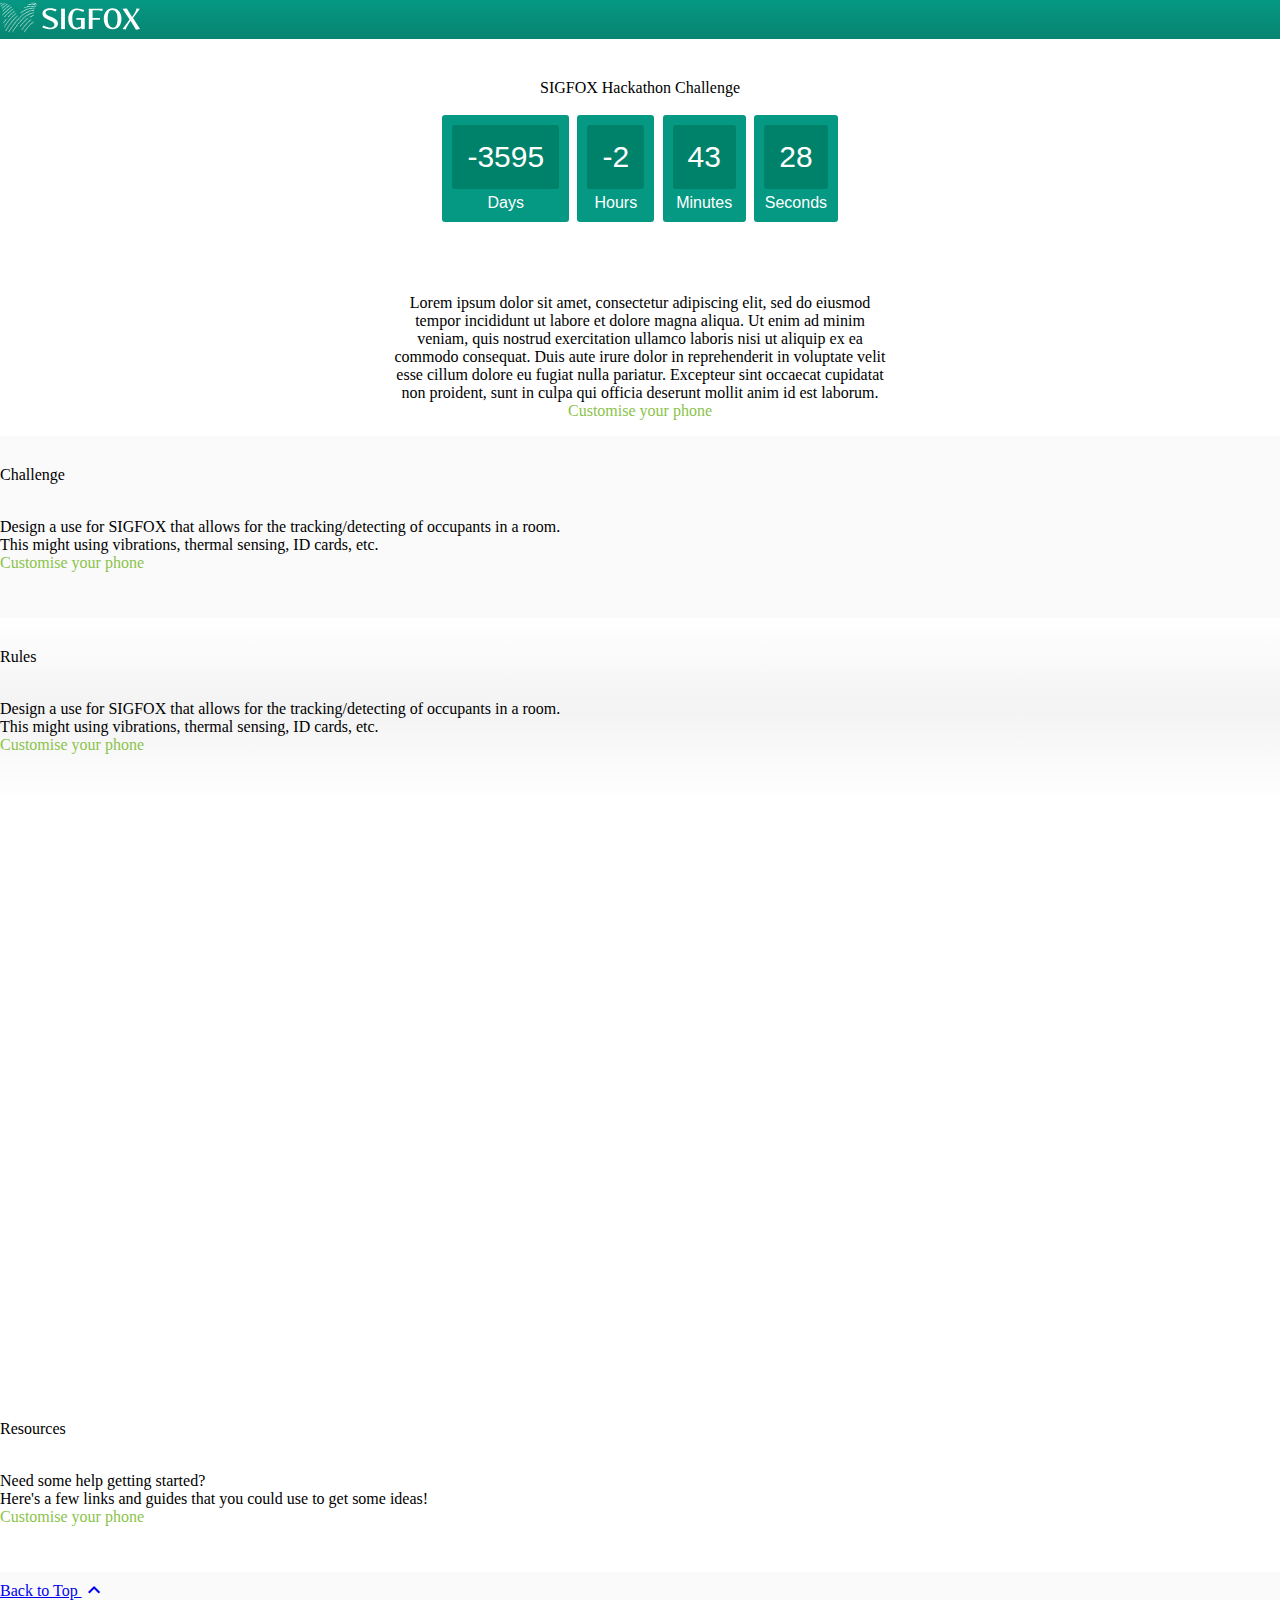
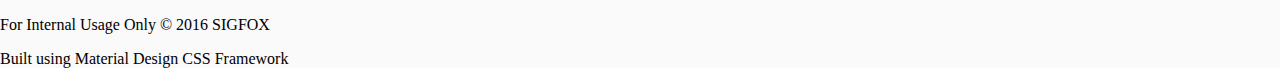
==== index.html @ d1ad0b3d "Prepared Branch for Pages" ====
<!doctype html>
<!--
  Material Design Lite
  Copyright 2015 Google Inc. All rights reserved.

  Licensed under the Apache License, Version 2.0 (the "License");
  you may not use this file except in compliance with the License.
  You may obtain a copy of the License at

      https://www.apache.org/licenses/LICENSE-2.0

  Unless required by applicable law or agreed to in writing, software
  distributed under the License is distributed on an "AS IS" BASIS,
  WITHOUT WARRANTIES OR CONDITIONS OF ANY KIND, either express or implied.
  See the License for the specific language governing permissions and
  limitations under the License
-->

<html lang="en">
  <head>
    <meta charset="utf-8">
    <meta http-equiv="X-UA-Compatible" content="IE=edge">
    <meta name="description" content="Introducing Lollipop, a sweet new take on Android.">
    <meta name="viewport" content="width=device-width, initial-scale=1.0, minimum-scale=1.0">
    <title>Android</title>

    <link rel="stylesheet" href="https://fonts.googleapis.com/css?family=Roboto:regular,bold,italic,thin,light,bolditalic,black,medium&amp;lang=en">
    <link rel="stylesheet" href="https://fonts.googleapis.com/icon?family=Material+Icons">
    <link rel="stylesheet" href="https://code.getmdl.io/1.2.0/material.min.css">
    <link rel="stylesheet" href="styles.css">
    <style>
    #view-source {
      position: fixed;
      display: block;
      right: 0;
      bottom: 0;
      margin-right: 40px;
      margin-bottom: 40px;
      z-index: 900;
    }
    </style>
  </head>
  <body>
    <div class="mdl-layout mdl-js-layout mdl-layout--fixed-header">
      <div class="android-header mdl-layout__header mdl-layout__header--waterfall">
        <div class="mdl-layout__header-row">
          <span class="android-title mdl-layout-title">
            <img class="android-logo-image" src="images/sigfox-logo-white.svg">
          </span>
          <!-- Add spacer, to align navigation to the right in desktop -->
          <div class="android-header-spacer mdl-layout-spacer"></div>
          <!-- Navigation -->

          <span class="android-mobile-title mdl-layout-title">
            <img class="android-logo-image" src="images/sigfox-logo-white.svg">
          </span>
        </div>
      </div>

      <div class="android-customized-section">
        <div class="android-customized-section-text">
          <div class="mdl-typography--font-regular mdl-typography--display-2-color-contrast">SIGFOX Hackathon Challenge</div>
        </div>
        <br />
          <!-- <div class="android-customized-section-image"></div> -->
          <div id="clockdiv">
            <div>
              <span class="days"></span>
              <div class="smalltext">Days</div>
            </div>
            <div>
              <span class="hours"></span>
              <div class="smalltext">Hours</div>
            </div>
            <div>
              <span class="minutes"></span>
              <div class="smalltext">Minutes</div>
            </div>
            <div>
              <span class="seconds"></span>
              <div class="smalltext">Seconds</div>
            </div>
          </div>
          <div class="android-customized-section-text">
            <p class="mdl-typography--font-light">
Lorem ipsum dolor sit amet, consectetur adipiscing elit, sed do eiusmod tempor incididunt ut labore et dolore magna aliqua. Ut enim ad minim veniam, quis nostrud exercitation ullamco laboris nisi ut aliquip ex ea commodo consequat. Duis aute irure dolor in reprehenderit in voluptate velit esse cillum dolore eu fugiat nulla pariatur. Excepteur sint occaecat cupidatat non proident, sunt in culpa qui officia deserunt mollit anim id est laborum.              <br>
              <a href="" class="android-link mdl-typography--font-light">Customise your phone</a>
            </p>
          </div>
        </div>



        <div class="android-screen-section mdl-typography--text-center" style="background-color:#fafafa;">
          <a name="Challenge"></a>
          <div class="mdl-typography--font-light mdl-typography--display-1-color-contrast">Challenge</div>
          <p class="mdl-typography--font-light">
            <br>
            Design a use for SIGFOX that allows for the tracking/detecting of occupants in a room.
            <br>
            This might using vibrations, thermal sensing, ID cards, etc.
            <br>
            <a href="" class="android-link mdl-typography--font-light">Customise your phone</a>
          </p>


        </div>

        <div class="android-screen-section mdl-typography--text-center" style="background: -webkit-linear-gradient(#ffffff, #f3f3f3, #ffffff);">
          <a name="Rules"></a>
          <div class="mdl-typography--font-light mdl-typography--display-1-color-contrast">Rules</div>
          <p class="mdl-typography--font-light">
            <br>
            Design a use for SIGFOX that allows for the tracking/detecting of occupants in a room.
            <br>
            This might using vibrations, thermal sensing, ID cards, etc.
            <br>
            <a href="" class="android-link mdl-typography--font-light">Customise your phone</a>
          </p>
        </div>
        <div class="android-screen-section mdl-typography--text-center">
          <a name="Submission"></a>
          <!-- Change the width and height values to suit you best -->
<div class="typeform-widget" data-url="https://alexbucknall.typeform.com/to/x8ghJc" data-text="Sigfox Hackathon" style="width:100%;height:500px;padding-top: 30px;
;"></div>
<script>(function(){var qs,js,q,s,d=document,gi=d.getElementById,ce=d.createElement,gt=d.getElementsByTagName,id='typef_orm',b='https://s3-eu-west-1.amazonaws.com/share.typeform.com/';if(!gi.call(d,id)){js=ce.call(d,'script');js.id=id;js.src=b+'widget.js';q=gt.call(d,'script')[0];q.parentNode.insertBefore(js,q)}})()</script>
        </div>

        <div class="android-screen-section mdl-typography--text-center" style="background-color:-webkit-linear-gradient(#ffffff , #9e9e9e);">
          <a name="Resources"></a>
          <div class="mdl-typography--font-light mdl-typography--display-1-color-contrast">Resources</div>
          <p class="mdl-typography--font-light">
            <br>
            Need some help getting started?
            <br>
            Here's a few links and guides that you could use to get some ideas!
            <br>
            <a href="" class="android-link mdl-typography--font-light">Customise your phone</a>
          </p>


        </div>


        <footer class="android-footer mdl-mega-footer">
          <div class="mdl-mega-footer--top-section">
            <div class="mdl-mega-footer--right-section">

              <a class="mdl-typography--font-light" href="#top">
                Back to Top
                <i class="material-icons">expand_less</i>
              </a>
            </div>
          </div>

          <div class="mdl-mega-footer--middle-section">
            <p class="mdl-typography--font-light">For Internal Usage Only © 2016 SIGFOX</p>
            <p class="mdl-typography--font-light">Built using Material Design CSS Framework</p>
          </div>


        </footer>
      </div>
    </div>
    <script src="https://code.getmdl.io/1.2.0/material.min.js"></script>
    <script>
    function getTimeRemaining(endtime) {
  var t = Date.parse(endtime) - Date.parse(new Date());
  var seconds = Math.floor((t / 1000) % 60);
  var minutes = Math.floor((t / 1000 / 60) % 60);
  var hours = Math.floor((t / (1000 * 60 * 60)) % 24);
  var days = Math.floor(t / (1000 * 60 * 60 * 24));
  return {
    'total': t,
    'days': days,
    'hours': hours,
    'minutes': minutes,
    'seconds': seconds
  };
}

function initializeClock(id, endtime) {
  var clock = document.getElementById(id);
  var daysSpan = clock.querySelector('.days');
  var hoursSpan = clock.querySelector('.hours');
  var minutesSpan = clock.querySelector('.minutes');
  var secondsSpan = clock.querySelector('.seconds');

  function updateClock() {
    var t = getTimeRemaining(endtime);

    daysSpan.innerHTML = t.days;
    hoursSpan.innerHTML = ('0' + t.hours).slice(-2);
    minutesSpan.innerHTML = ('0' + t.minutes).slice(-2);
    secondsSpan.innerHTML = ('0' + t.seconds).slice(-2);

    if (t.total <= 0) {
      clearInterval(timeinterval);
    }
  }

  updateClock();
  var timeinterval = setInterval(updateClock, 1000);
}

var deadline = 'September 20 2016 16:00:00 GMT+0100';
initializeClock('clockdiv', deadline);

    </script>
  </body>
</html>
---- styles.css ----
/**
 * Copyright 2015 Google Inc. All Rights Reserved.
 *
 * Licensed under the Apache License, Version 2.0 (the "License");
 * you may not use this file except in compliance with the License.
 * You may obtain a copy of the License at
 *
 *      http://www.apache.org/licenses/LICENSE-2.0
 *
 * Unless required by applicable law or agreed to in writing, software
 * distributed under the License is distributed on an "AS IS" BASIS,
 * WITHOUT WARRANTIES OR CONDITIONS OF ANY KIND, either express or implied.
 * See the License for the specific language governing permissions and
 * limitations under the License.
 */

body {
  margin: 0;
}

/* Disable ugly boxes around images in IE10 */
a img{
  border: 0px;
}

h6 {
  color: #B4B4B4;
  

}

::-moz-selection {
  background-color: #6ab344;
  color: #fff;
}

::selection {
  background-color: #6ab344;
  color: #fff;
}



.android-header .mdl-menu__container {
  z-index: 50;
  margin: 0 !important;
}


.mdl-textfield--expandable {
  width: auto;
}

.android-fab {
  position: absolute;
  right: 20%;
  bottom: -26px;
  z-index: 3;
  background: #64ffda !important;
  color: black !important;
}

.android-mobile-title {
  display: none !important;
}


.android-logo-image {
  height: 35px;
  width: 140px;
}


.android-header {
  overflow: visible;
  background: -webkit-linear-gradient(#059882 , #078471);
}

  .android-header .material-icons {
    color: #767777 !important;
  }

  .android-header .mdl-layout__drawer-button {
    background: transparent;
    color: #767777;
  }

  .android-header .mdl-navigation__link {
    color: #757575;
    font-weight: 700;
    font-size: 14px;
  }

  .android-navigation-container {
    /* Simple hack to make the overflow happen to the left instead... */
    direction: rtl;
    -webkit-order: 1;
        -ms-flex-order: 1;
            order: 1;
    width: 500px;
    transition: opacity 0.2s cubic-bezier(0.4, 0, 0.2, 1),
        width 0.2s cubic-bezier(0.4, 0, 0.2, 1);
  }

  .android-navigation {
    /* ... and now make sure the content is actually LTR */
    direction: ltr;
    -webkit-justify-content: flex-end;
        -ms-flex-pack: end;
            justify-content: flex-end;
    width: 800px;
  }

  .android-search-box.is-focused + .android-navigation-container {
    opacity: 0;
    width: 100px;
  }


  .android-navigation .mdl-navigation__link {
    display: inline-block;
    height: 60px;
    line-height: 68px;
    background-color: transparent !important;
    border-bottom: 4px solid transparent;
  }

  .demo-card-square.mdl-card {
  width: 320px;
  height: 320px;
}
.demo-card-square > .mdl-card__title {
  color: #fff;
  background:
    url('../assets/demos/dog.png') bottom right 15% no-repeat #46B6AC;
}

    .android-navigation .mdl-navigation__link:hover {
      border-bottom: 4px solid #8bc34a;
    }

  .android-search-box {
    -webkit-order: 2;
        -ms-flex-order: 2;
            order: 2;
    margin-left: 16px;
    margin-right: 16px;
  }

  .android-more-button {
    -webkit-order: 3;
        -ms-flex-order: 3;
            order: 3;
  }


.android-drawer {
  border-right: none;
}

  .android-drawer-separator {
    height: 1px;
    background-color: #dcdcdc;
    margin: 8px 0;
  }

  .android-drawer .mdl-navigation__link.mdl-navigation__link {
    font-size: 14px;
    color: #757575;
  }

  .android-drawer span.mdl-navigation__link.mdl-navigation__link {
    color: #8bc34a;
  }

  .android-drawer .mdl-layout-title {
    position: relative;
    background: #6ab344;
    height: 160px;
  }

    .android-drawer .android-logo-image {
      position: absolute;
      bottom: 16px;
    }

.android-be-together-section {
  position: relative;
  height: 800px;
  width: auto;
  background-color: #f3f3f3;
  background: url('images/sigfox.jpg') center 30% no-repeat;
  background-size: cover;
}

.logo-font {
  font-family: 'Roboto', 'Helvetica', 'Arial', sans-serif;
  line-height: 1;
  color: #767777;
  font-weight: 500;
}

.android-slogan {
  font-size: 60px;
  padding-top: 160px;
}

.android-sub-slogan {
  font-size: 21px;
  padding-top: 24px;
}

.android-create-character {
  font-size: 21px;
  padding-top: 400px;
}

#clockdiv{
	font-family: sans-serif;
	color: #fff;
	display: inline-block;
	font-weight: 100;
	text-align: center;
	font-size: 30px;
}

#clockdiv > div{
	padding: 10px;
	border-radius: 3px;
	background: #059882;
	display: inline-block;
}

#clockdiv div > span{
	padding: 15px;
	border-radius: 3px;
	background: #00816A;
	display: inline-block;
}

.smalltext{
	padding-top: 5px;
	font-size: 16px;
}

  .android-create-character a {
    text-decoration: none;
    color: #767777;
    font-weight: 300;
  }

.android-screen-section {
  position: relative;
  padding-top: 30px;
  padding-bottom: 30px;
}

.android-screens {
  text-align: right;
  width: 100%;
  white-space: nowrap;
  overflow-x: auto;
}

.android-screen {
  text-align: center;
}

.android-screen .android-link {
  margin-top: 16px;
  display: block;
  z-index: 2;
}

.android-image-link {
  text-decoration: none;
}

.android-wear {
  display: inline-block;
  width: 160px;
  margin-right: 32px;
}

  .android-wear .android-screen-image {
    width: 40%;
    z-index: 1;
  }


.android-phone {
  display: inline-block;
  width: 64px;
  margin-right: 48px;
}

  .android-phone .android-screen-image {
    width: 100%;
    z-index: 1;
  }


.android-tablet {
  display: inline-block;
  width: 110px;
  margin-right: 64px;
}

  .android-tablet .android-screen-image {
    width: 100%;
    z-index: 1;
  }

  .android-tablet .android-link {
    display: block;
    z-index: 2;
  }


.android-tv {
  display: inline-block;
  width: 300px;
  margin-right: 80px;
}

  .android-tv .android-screen-image {
    width: 100%;
    z-index: 1;
  }


.android-auto {
  display: inline-block;
  width: 300px;
  overflow: hidden;
}

  .android-auto .android-screen-image {
    display: block;
    height: 300px;
    z-index: 1;
  }


.android-wear-section {
  position: relative;
  background: url('images/wear.png') center top no-repeat;
  background-size: cover;
  height: 800px;
}

.android-wear-band {
  position: absolute;
  bottom: 0;
  width: 100%;
  text-align: center;
  background-color: #37474f;
}

.android-wear-band-text {
  max-width: 800px;
  margin-left: 25%;
  padding: 24px;
  text-align: left;
  color: white;
}

  .android-wear-band-text p {
    padding-top: 8px;
  }

.android-link {
  text-decoration: none;
  color: #8bc34a !important;
}

  .android-link:hover {
    color: #7cb342 !important;
  }

  .android-link .material-icons {
    position: relative;
    top: -1px;
    vertical-align: middle;
  }

.android-alt-link {
  text-decoration: none;
  color: #64ffda !important;
  font-size: 16px;
}

  .android-alt-link:hover {
    color: #00bfa5 !important;
  }

  .android-alt-link .material-icons {
    position: relative;
    top: 6px;
  }

.android-customized-section {
  text-align: center;
}

.android-customized-section-text {
  max-width: 500px;
  margin-left: auto;
  margin-right: auto;
  padding: 40px 16px 0 16px;
}

  .android-customized-section-text p {
    padding-top: 16px;
  }

.android-customized-section-image {
  background: url('images/sigfox.jpg') center top no-repeat;
  background-size: cover;
  height: 400px;
}

.android-more-section {
  padding: 80px 0;
  max-width: 1044px;
  margin-left: auto;
  margin-right: auto;
}

  .android-more-section .android-section-title {
    margin-left: 12px;
    padding-bottom: 24px;
  }

.android-card-container {
}

  .android-card-container .mdl-card__media {
    overflow: hidden;
    background: transparent;
  }

    .android-card-container .mdl-card__media img {
      width: 100%;
    }

  .android-card-container .mdl-card__title {
    background: transparent;
    height: auto;
  }

  .android-card-container .mdl-card__title-text {
    color: black;
    height: auto;
  }

  .android-card-container .mdl-card__supporting-text {
    height: auto;
    color: black;
    padding-bottom: 56px;
  }

  .android-card-container .mdl-card__actions {
    position: absolute;
    bottom: 0;
  }

  .android-card-container .mdl-card__actions a {
    border-top: none;
    font-size: 16px;
  }

.android-footer {
  background-color: #fafafa;
  position: relative;
}

  .android-footer a:hover {
    color: #8bc34a;
  }

  .android-footer .mdl-mega-footer--top-section::after {
    border-bottom: none;
  }

  .android-footer .mdl-mega-footer--middle-section::after {
    border-bottom: none;
  }

  .android-footer .mdl-mega-footer--bottom-section {
    position: relative;
  }

  .android-footer .mdl-mega-footer--bottom-section a {
    margin-right: 2em;
  }

  .android-footer .mdl-mega-footer--right-section a .material-icons {
    position: relative;
    top: 6px;
  }


.android-link-menu:hover {
  cursor: pointer;
}


/**** Mobile layout ****/
@media (max-width: 900px) {
  .android-navigation-container {
    display: none;
  }

  .android-title {
    display: none !important;
  }

  .android-mobile-title {
    display: block !important;
    position: absolute;
    left: calc(50% - 70px);
    top: 12px;
    transition: opacity 0.2s cubic-bezier(0.4, 0, 0.2, 1);
  }

  /* WebViews in iOS 9 break the "~" operator, and WebViews in OS X 10.10 break
     consecutive "+" operators in some cases. Therefore, we need to use both
     here to cover all the bases. */
  .android.android-search-box.is-focused ~ .android-mobile-title,
  .android-search-box.is-focused + .android-navigation-container + .android-mobile-title {
    opacity: 0;
  }

  .android-more-button {
    display: none;
  }

  .android-search-box.is-focused {
    width: calc(100% - 48px);
  }

  .android-search-box .mdl-textfield__expandable-holder {
    width: 100%;
  }

  .android-be-together-section {
    height: 350px;
  }

  .android-slogan {
    font-size: 26px;
    margin: 0 16px;
    padding-top: 24px;
  }

  .android-sub-slogan {
    font-size: 16px;
    margin: 0 16px;
    padding-top: 8px;
  }

  .android-create-character {
    padding-top: 200px;
    font-size: 16px;
  }

  .android-create-character img {
    height: 12px;
  }

  .android-fab {
    display: none;
  }

  .android-wear-band-text {
    margin-left: 0;
    padding: 16px;
  }

  .android-footer .mdl-mega-footer--bottom-section {
    display: none;
  }
}
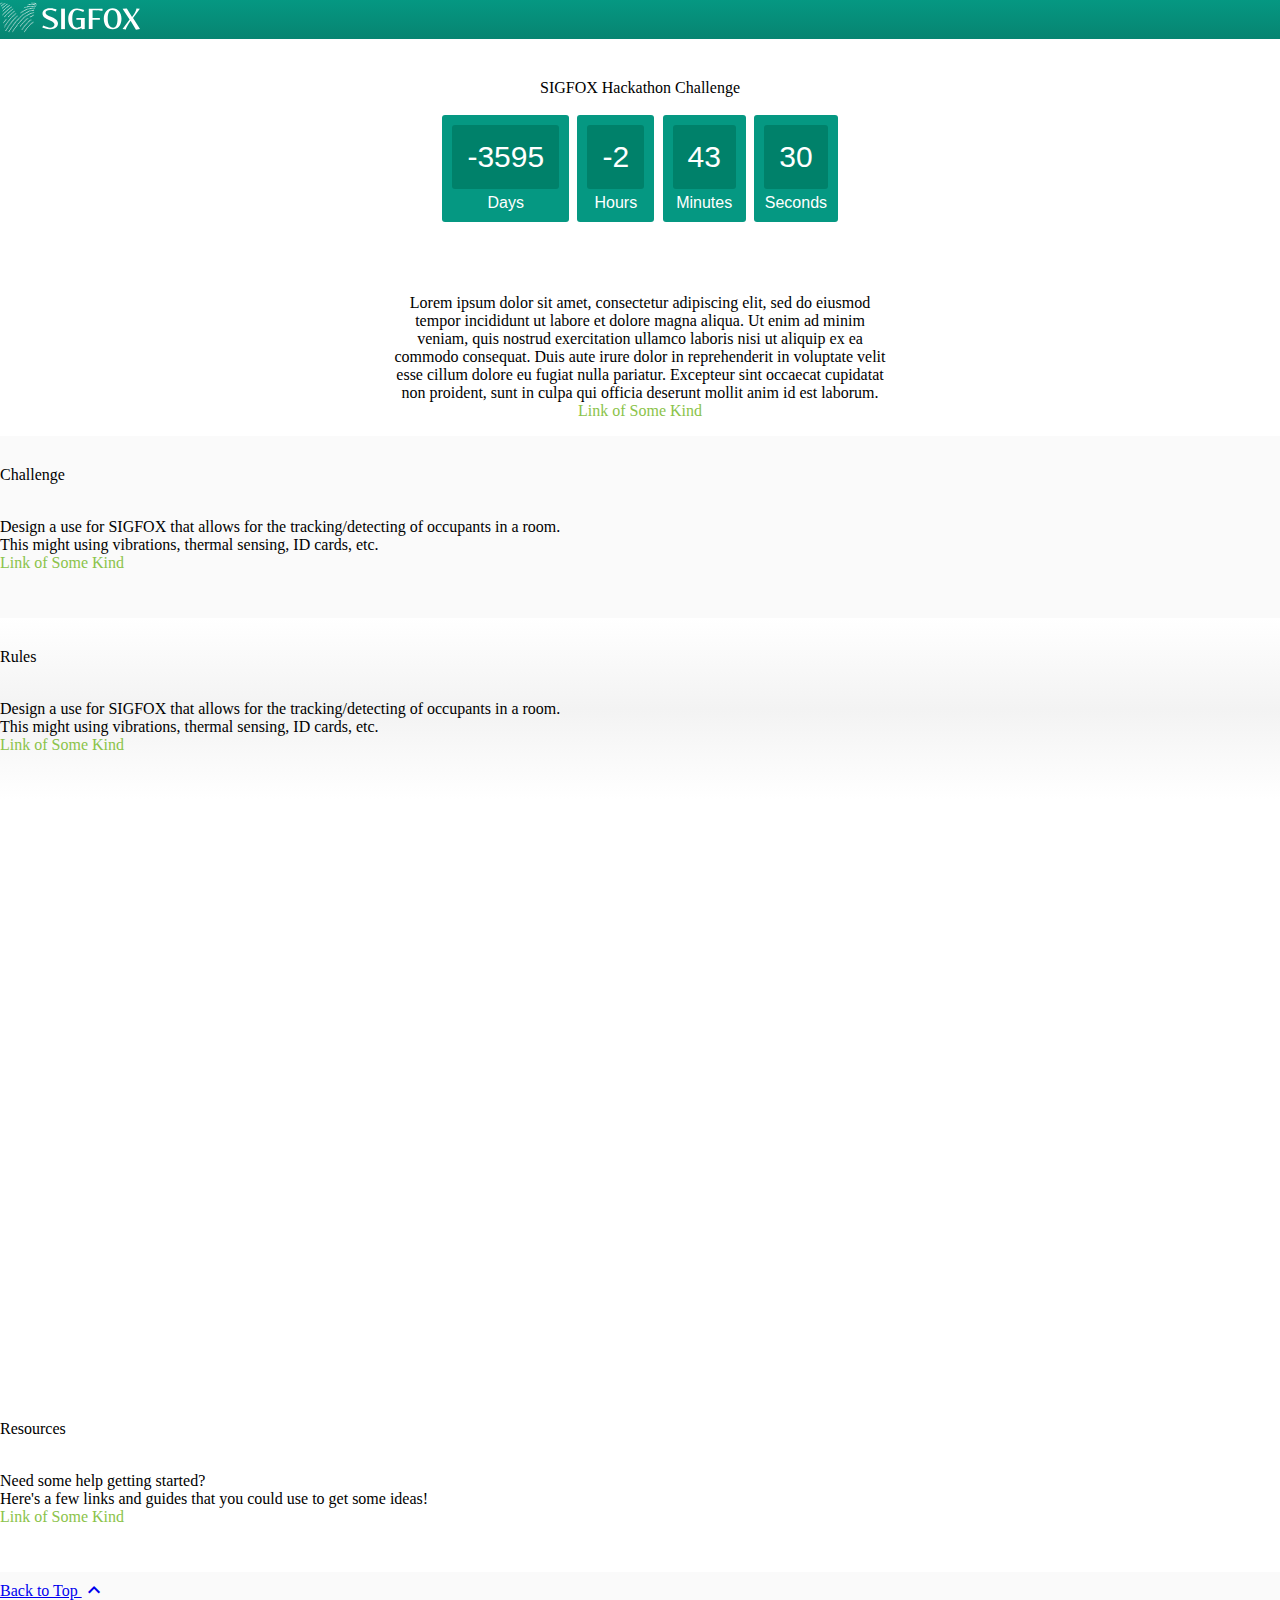
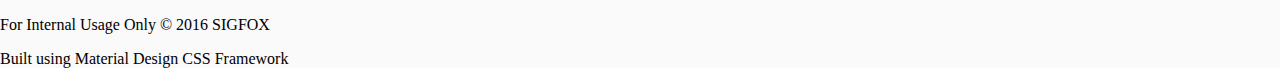
==== commit 2fcee4de: "corrected index location" ====
--- a/index.html
+++ b/index.html
@@ -20,10 +20,11 @@
   <head>
     <meta charset="utf-8">
     <meta http-equiv="X-UA-Compatible" content="IE=edge">
-    <meta name="description" content="Introducing Lollipop, a sweet new take on Android.">
+    <meta name="description" content="SIGFOX's Internal Hackathon">
     <meta name="viewport" content="width=device-width, initial-scale=1.0, minimum-scale=1.0">
     <title>Android</title>
 
+    <!-- Page styles -->
     <link rel="stylesheet" href="https://fonts.googleapis.com/css?family=Roboto:regular,bold,italic,thin,light,bolditalic,black,medium&amp;lang=en">
     <link rel="stylesheet" href="https://fonts.googleapis.com/icon?family=Material+Icons">
     <link rel="stylesheet" href="https://code.getmdl.io/1.2.0/material.min.css">
@@ -41,7 +42,7 @@
     </style>
   </head>
   <body>
-    <div class="mdl-layout mdl-js-layout mdl-layout--fixed-header">
+    <div class="mdl-layout mdl-js-layout mdl-layout--fixed-header" id="#top">
       <div class="android-header mdl-layout__header mdl-layout__header--waterfall">
         <div class="mdl-layout__header-row">
           <span class="android-title mdl-layout-title">
@@ -84,7 +85,7 @@
           <div class="android-customized-section-text">
             <p class="mdl-typography--font-light">
 Lorem ipsum dolor sit amet, consectetur adipiscing elit, sed do eiusmod tempor incididunt ut labore et dolore magna aliqua. Ut enim ad minim veniam, quis nostrud exercitation ullamco laboris nisi ut aliquip ex ea commodo consequat. Duis aute irure dolor in reprehenderit in voluptate velit esse cillum dolore eu fugiat nulla pariatur. Excepteur sint occaecat cupidatat non proident, sunt in culpa qui officia deserunt mollit anim id est laborum.              <br>
-              <a href="" class="android-link mdl-typography--font-light">Customise your phone</a>
+              <a href="" class="android-link mdl-typography--font-light">Link of Some Kind</a>
             </p>
           </div>
         </div>
@@ -100,7 +101,7 @@
             <br>
             This might using vibrations, thermal sensing, ID cards, etc.
             <br>
-            <a href="" class="android-link mdl-typography--font-light">Customise your phone</a>
+            <a href="" class="android-link mdl-typography--font-light">Link of Some Kind</a>
           </p>
 
 
@@ -115,7 +116,7 @@
             <br>
             This might using vibrations, thermal sensing, ID cards, etc.
             <br>
-            <a href="" class="android-link mdl-typography--font-light">Customise your phone</a>
+            <a href="" class="android-link mdl-typography--font-light">Link of Some Kind</a>
           </p>
         </div>
         <div class="android-screen-section mdl-typography--text-center">
@@ -135,7 +136,7 @@
             <br>
             Here's a few links and guides that you could use to get some ideas!
             <br>
-            <a href="" class="android-link mdl-typography--font-light">Customise your phone</a>
+            <a href="" class="android-link mdl-typography--font-light">Link of Some Kind</a>
           </p>
 
 
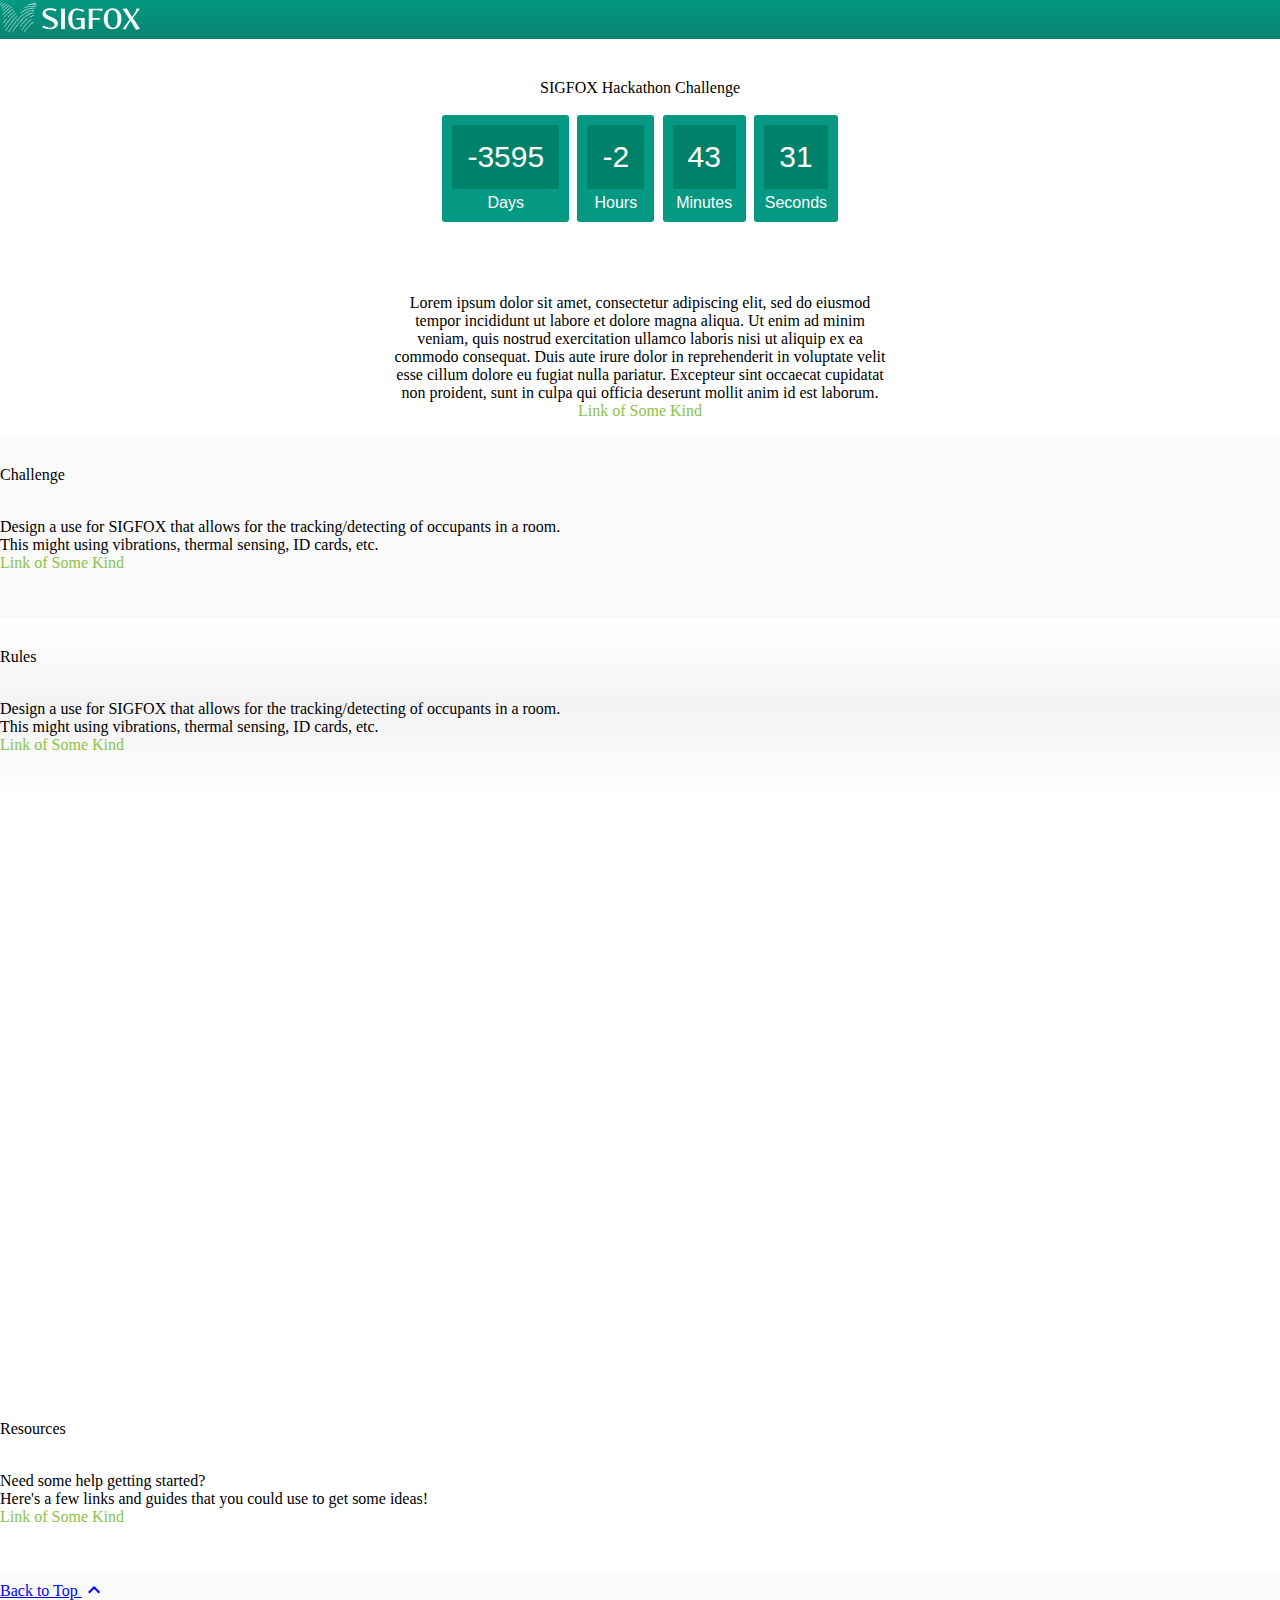
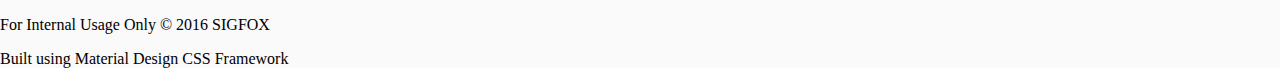
==== commit 23622ccd: "fixed favicon" ====
--- a/index.html
+++ b/index.html
@@ -22,6 +22,7 @@
     <meta http-equiv="X-UA-Compatible" content="IE=edge">
     <meta name="description" content="SIGFOX's Internal Hackathon">
     <meta name="viewport" content="width=device-width, initial-scale=1.0, minimum-scale=1.0">
+    <link rel="shortcut icon" href="images/favicon.png" type="image/png">
     <title>Android</title>
 
     <!-- Page styles -->
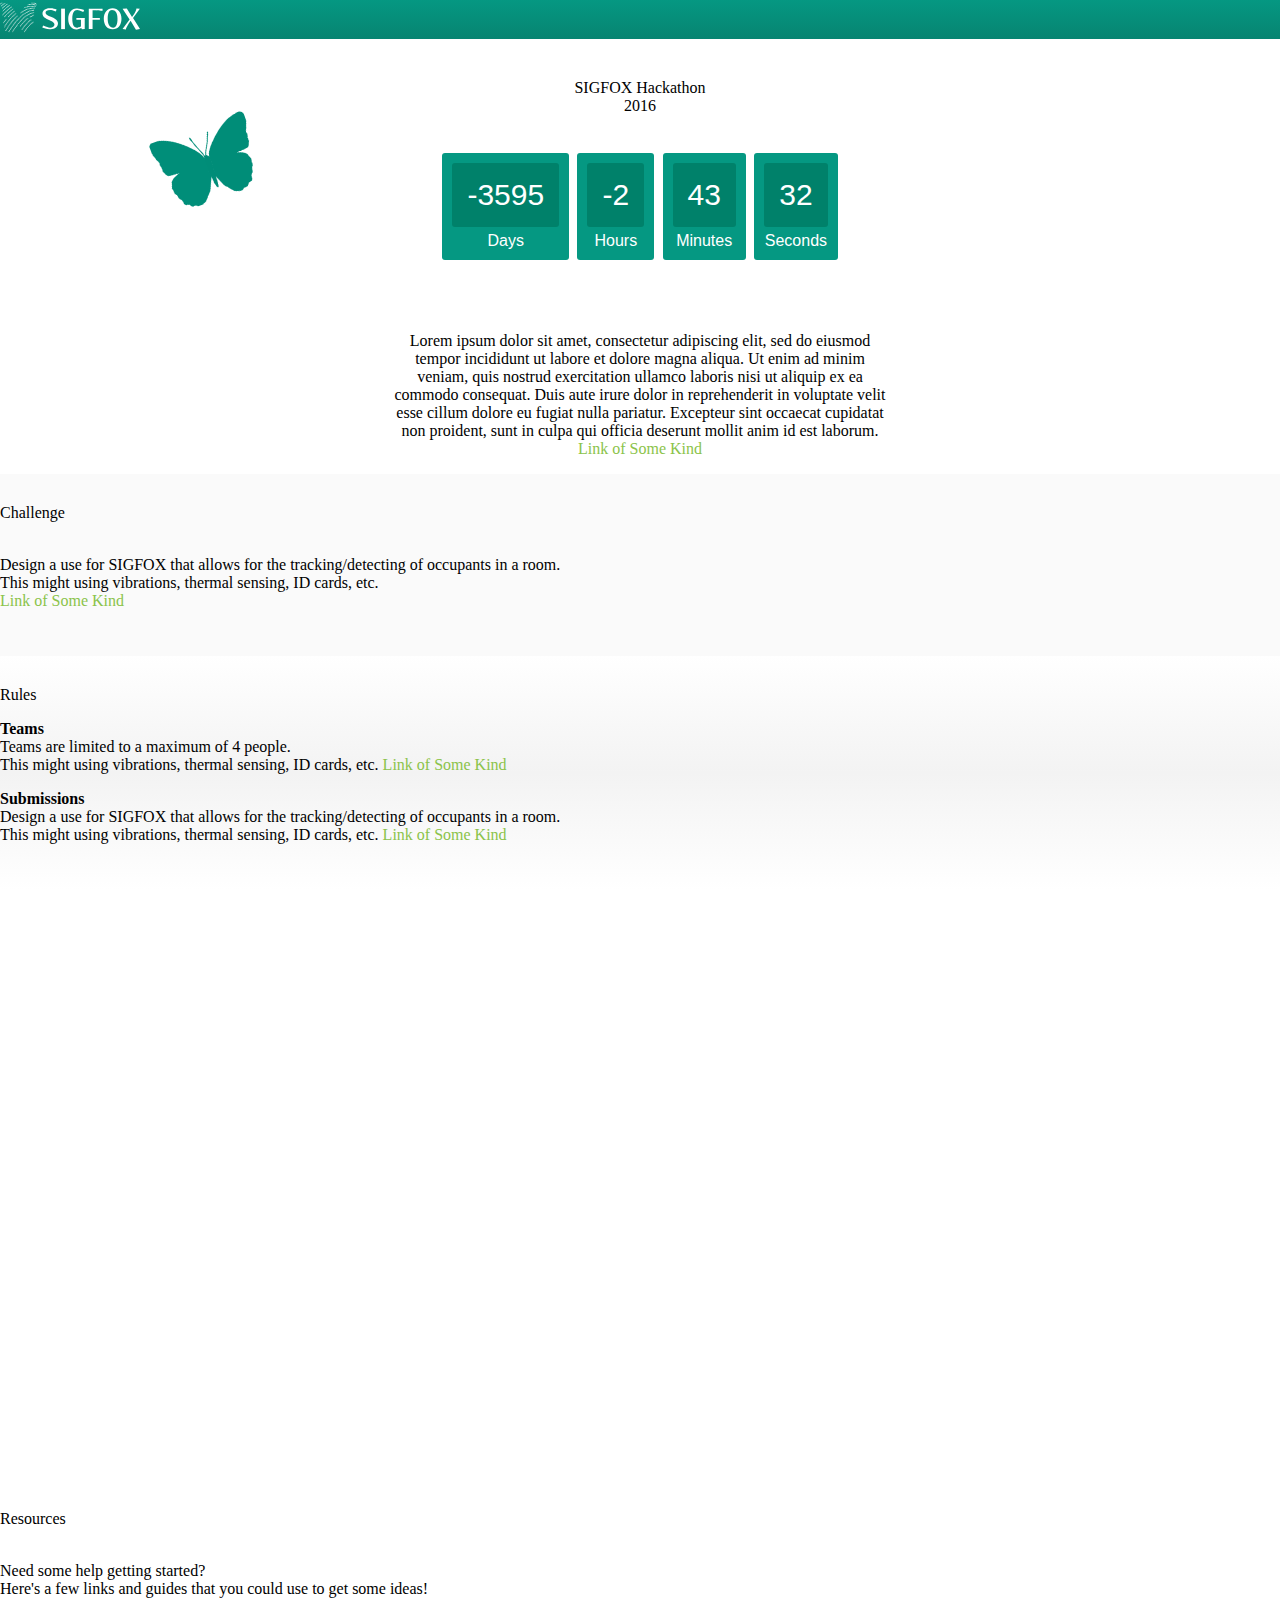
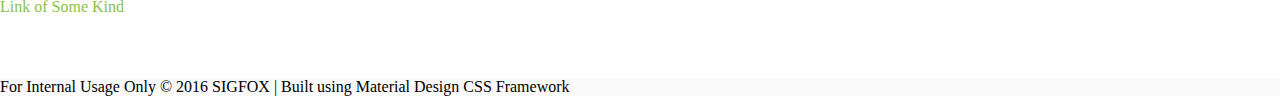
==== commit 087a30e2: "Added butterfly and fixed mobile permissions" ====
--- a/index.html
+++ b/index.html
@@ -17,13 +17,14 @@
 -->
 
 <html lang="en">
-  <head>
+
+<head>
     <meta charset="utf-8">
     <meta http-equiv="X-UA-Compatible" content="IE=edge">
     <meta name="description" content="SIGFOX's Internal Hackathon">
     <meta name="viewport" content="width=device-width, initial-scale=1.0, minimum-scale=1.0">
     <link rel="shortcut icon" href="images/favicon.png" type="image/png">
-    <title>Android</title>
+    <title>sigfox</title>
 
     <!-- Page styles -->
     <link rel="stylesheet" href="https://fonts.googleapis.com/css?family=Roboto:regular,bold,italic,thin,light,bolditalic,black,medium&amp;lang=en">
@@ -31,183 +32,202 @@
     <link rel="stylesheet" href="https://code.getmdl.io/1.2.0/material.min.css">
     <link rel="stylesheet" href="styles.css">
     <style>
-    #view-source {
-      position: fixed;
-      display: block;
-      right: 0;
-      bottom: 0;
-      margin-right: 40px;
-      margin-bottom: 40px;
-      z-index: 900;
-    }
+        #view-source {
+            position: fixed;
+            display: block;
+            right: 0;
+            bottom: 0;
+            margin-right: 40px;
+            margin-bottom: 40px;
+            z-index: 900;
+        }
     </style>
-  </head>
-  <body>
-    <div class="mdl-layout mdl-js-layout mdl-layout--fixed-header" id="#top">
-      <div class="android-header mdl-layout__header mdl-layout__header--waterfall">
-        <div class="mdl-layout__header-row">
-          <span class="android-title mdl-layout-title">
-            <img class="android-logo-image" src="images/sigfox-logo-white.svg">
+</head>
+
+<body>
+    <div class="mdl-layout mdl-js-layout mdl-layout--fixed-header">
+        <div class="sigfox-header mdl-layout__header mdl-layout__header--waterfall">
+            <div class="mdl-layout__header-row">
+                <span class="sigfox-title mdl-layout-title">
+            <img class="sigfox-logo-image" src="images/sigfox-logo-white.svg" href="http://makers.sigfox.com/">
           </span>
-          <!-- Add spacer, to align navigation to the right in desktop -->
-          <div class="android-header-spacer mdl-layout-spacer"></div>
-          <!-- Navigation -->
-
-          <span class="android-mobile-title mdl-layout-title">
-            <img class="android-logo-image" src="images/sigfox-logo-white.svg">
+                <!-- Add spacer, to align navigation to the right in desktop -->
+                <div class="sigfox-header-spacer mdl-layout-spacer"></div>
+                <!-- Navigation -->
+
+                <span class="sigfox-mobile-title mdl-layout-title">
+            <img class="sigfox-logo-image" src="images/sigfox-logo-white.svg" href="http://makers.sigfox.com/">
           </span>
-        </div>
-      </div>
-
-      <div class="android-customized-section">
-        <div class="android-customized-section-text">
-          <div class="mdl-typography--font-regular mdl-typography--display-2-color-contrast">SIGFOX Hackathon Challenge</div>
-        </div>
-        <br />
-          <!-- <div class="android-customized-section-image"></div> -->
-          <div id="clockdiv">
-            <div>
-              <span class="days"></span>
-              <div class="smalltext">Days</div>
-            </div>
-            <div>
-              <span class="hours"></span>
-              <div class="smalltext">Hours</div>
-            </div>
-            <div>
-              <span class="minutes"></span>
-              <div class="smalltext">Minutes</div>
-            </div>
-            <div>
-              <span class="seconds"></span>
-              <div class="smalltext">Seconds</div>
-            </div>
-          </div>
-          <div class="android-customized-section-text">
-            <p class="mdl-typography--font-light">
-Lorem ipsum dolor sit amet, consectetur adipiscing elit, sed do eiusmod tempor incididunt ut labore et dolore magna aliqua. Ut enim ad minim veniam, quis nostrud exercitation ullamco laboris nisi ut aliquip ex ea commodo consequat. Duis aute irure dolor in reprehenderit in voluptate velit esse cillum dolore eu fugiat nulla pariatur. Excepteur sint occaecat cupidatat non proident, sunt in culpa qui officia deserunt mollit anim id est laborum.              <br>
-              <a href="" class="android-link mdl-typography--font-light">Link of Some Kind</a>
-            </p>
-          </div>
-        </div>
-
-
-
-        <div class="android-screen-section mdl-typography--text-center" style="background-color:#fafafa;">
-          <a name="Challenge"></a>
-          <div class="mdl-typography--font-light mdl-typography--display-1-color-contrast">Challenge</div>
-          <p class="mdl-typography--font-light">
-            <br>
-            Design a use for SIGFOX that allows for the tracking/detecting of occupants in a room.
-            <br>
-            This might using vibrations, thermal sensing, ID cards, etc.
-            <br>
-            <a href="" class="android-link mdl-typography--font-light">Link of Some Kind</a>
-          </p>
-
-
-        </div>
-
-        <div class="android-screen-section mdl-typography--text-center" style="background: -webkit-linear-gradient(#ffffff, #f3f3f3, #ffffff);">
-          <a name="Rules"></a>
-          <div class="mdl-typography--font-light mdl-typography--display-1-color-contrast">Rules</div>
-          <p class="mdl-typography--font-light">
-            <br>
-            Design a use for SIGFOX that allows for the tracking/detecting of occupants in a room.
-            <br>
-            This might using vibrations, thermal sensing, ID cards, etc.
-            <br>
-            <a href="" class="android-link mdl-typography--font-light">Link of Some Kind</a>
-          </p>
-        </div>
-        <div class="android-screen-section mdl-typography--text-center">
-          <a name="Submission"></a>
-          <!-- Change the width and height values to suit you best -->
-<div class="typeform-widget" data-url="https://alexbucknall.typeform.com/to/x8ghJc" data-text="Sigfox Hackathon" style="width:100%;height:500px;padding-top: 30px;
+            </div>
+        </div>
+
+        <div class="sigfox-customized-section">
+            <div class="sigfox-customized-section-text">
+                <div class="mdl-typography--font-regular mdl-typography--display-2-color-contrast">SIGFOX Hackathon<br>2016</div>
+
+            </div>
+            <div class="butterfly mobile-hide">
+                <div class="body">
+                    <img src="images/butterfly3-body.png">
+                </div>
+                <div class="leftwing">
+                    <img src="images/butterfly3-leftwing.png">
+                </div>
+                <div class="rightwing">
+                    <img src="images/butterfly3-rightwing.png">
+                </div>
+            </div>
+            <div id="clockdiv">
+                <div>
+                    <span class="days"></span>
+                    <div class="smalltext">Days</div>
+                </div>
+                <div>
+                    <span class="hours"></span>
+                    <div class="smalltext">Hours</div>
+                </div>
+                <div>
+                    <span class="minutes"></span>
+                    <div class="smalltext">Minutes</div>
+                </div>
+                <div>
+                    <span class="seconds"></span>
+                    <div class="smalltext">Seconds</div>
+                </div>
+            </div>
+            <div class="sigfox-customized-section-text">
+                <p class="mdl-typography--font-light">
+                    Lorem ipsum dolor sit amet, consectetur adipiscing elit, sed do eiusmod tempor incididunt ut labore et dolore magna aliqua. Ut enim ad minim veniam, quis nostrud exercitation ullamco laboris nisi ut aliquip ex ea commodo consequat. Duis aute irure dolor
+                    in reprehenderit in voluptate velit esse cillum dolore eu fugiat nulla pariatur. Excepteur sint occaecat cupidatat non proident, sunt in culpa qui officia deserunt mollit anim id est laborum.
+                    <br>
+                    <a href="" class="sigfox-link mdl-typography--font-light">Link of Some Kind</a>
+                </p>
+            </div>
+        </div>
+
+
+
+        <div class="sigfox-screen-section mdl-typography--text-center" style="background-color:#fafafa;">
+            <a name="Challenge"></a>
+            <div class="mdl-typography--font-light mdl-typography--display-1-color-contrast">Challenge</div>
+            <p class="mdl-typography--font-light">
+                <br> Design a use for SIGFOX that allows for the tracking/detecting of occupants in a room.
+                <br> This might using vibrations, thermal sensing, ID cards, etc.
+                <br>
+                <a href="" class="sigfox-link mdl-typography--font-light">Link of Some Kind</a>
+            </p>
+
+
+        </div>
+
+        <div class="sigfox-screen-section mdl-typography--text-center" style="background: -webkit-linear-gradient(#ffffff, #f3f3f3, #ffffff);">
+            <a name="Rules"></a>
+            <div class="mdl-typography--font-light mdl-typography--display-1-color-contrast">Rules</div>
+            <p class="mdl-typography--font-light">
+                <strong>Teams</strong>
+                <br> Teams are limited to a maximum of 4 people.
+                <br> This might using vibrations, thermal sensing, ID cards, etc.
+                <a href="" class="sigfox-link mdl-typography--font-light">Link of Some Kind</a>
+            </p>
+            <p class="mdl-typography--font-light">
+                <strong>Submissions</strong>
+                <br> Design a use for SIGFOX that allows for the tracking/detecting of occupants in a room.
+                <br> This might using vibrations, thermal sensing, ID cards, etc.
+                <a href="" class="sigfox-link mdl-typography--font-light">Link of Some Kind</a>
+            </p>
+
+        </div>
+        <div class="sigfox-screen-section mdl-typography--text-center">
+            <a name="Submission"></a>
+            <!-- Change the width and height values to suit you best -->
+            <div class="typeform-widget" data-url="https://alexbucknall.typeform.com/to/x8ghJc" data-text="Sigfox Hackathon" style="width:100%;height:500px;padding-top: 30px;
 ;"></div>
-<script>(function(){var qs,js,q,s,d=document,gi=d.getElementById,ce=d.createElement,gt=d.getElementsByTagName,id='typef_orm',b='https://s3-eu-west-1.amazonaws.com/share.typeform.com/';if(!gi.call(d,id)){js=ce.call(d,'script');js.id=id;js.src=b+'widget.js';q=gt.call(d,'script')[0];q.parentNode.insertBefore(js,q)}})()</script>
-        </div>
-
-        <div class="android-screen-section mdl-typography--text-center" style="background-color:-webkit-linear-gradient(#ffffff , #9e9e9e);">
-          <a name="Resources"></a>
-          <div class="mdl-typography--font-light mdl-typography--display-1-color-contrast">Resources</div>
-          <p class="mdl-typography--font-light">
-            <br>
-            Need some help getting started?
-            <br>
-            Here's a few links and guides that you could use to get some ideas!
-            <br>
-            <a href="" class="android-link mdl-typography--font-light">Link of Some Kind</a>
-          </p>
-
-
-        </div>
-
-
-        <footer class="android-footer mdl-mega-footer">
-          <div class="mdl-mega-footer--top-section">
-            <div class="mdl-mega-footer--right-section">
-
-              <a class="mdl-typography--font-light" href="#top">
-                Back to Top
-                <i class="material-icons">expand_less</i>
-              </a>
-            </div>
-          </div>
-
-          <div class="mdl-mega-footer--middle-section">
-            <p class="mdl-typography--font-light">For Internal Usage Only © 2016 SIGFOX</p>
-            <p class="mdl-typography--font-light">Built using Material Design CSS Framework</p>
-          </div>
+            <script>
+                (function() {
+                    var qs, js, q, s, d = document,
+                        gi = d.getElementById,
+                        ce = d.createElement,
+                        gt = d.getElementsByTagName,
+                        id = 'typef_orm',
+                        b = 'https://s3-eu-west-1.amazonaws.com/share.typeform.com/';
+                    if (!gi.call(d, id)) {
+                        js = ce.call(d, 'script');
+                        js.id = id;
+                        js.src = b + 'widget.js';
+                        q = gt.call(d, 'script')[0];
+                        q.parentNode.insertBefore(js, q)
+                    }
+                })()
+            </script>
+        </div>
+
+        <div class="sigfox-screen-section mdl-typography--text-center" style="background-color:-webkit-linear-gradient(#ffffff , #9e9e9e);">
+            <a name="Resources"></a>
+            <div class="mdl-typography--font-light mdl-typography--display-1-color-contrast">Resources</div>
+            <p class="mdl-typography--font-light">
+                <br> Need some help getting started?
+                <br> Here's a few links and guides that you could use to get some ideas!
+                <br>
+                <a href="" class="sigfox-link mdl-typography--font-light">Link of Some Kind</a>
+            </p>
+        </div>
+
+
+        <footer class="sigfox-footer mdl-mega-footer">
+            <div class="mdl-mega-footer--middle-section">
+                <p class="mdl-typography--font-light">For Internal Usage Only © 2016 SIGFOX | Built using Material Design CSS Framework</p>
+            </div>
 
 
         </footer>
-      </div>
+    </div>
     </div>
     <script src="https://code.getmdl.io/1.2.0/material.min.js"></script>
     <script>
-    function getTimeRemaining(endtime) {
-  var t = Date.parse(endtime) - Date.parse(new Date());
-  var seconds = Math.floor((t / 1000) % 60);
-  var minutes = Math.floor((t / 1000 / 60) % 60);
-  var hours = Math.floor((t / (1000 * 60 * 60)) % 24);
-  var days = Math.floor(t / (1000 * 60 * 60 * 24));
-  return {
-    'total': t,
-    'days': days,
-    'hours': hours,
-    'minutes': minutes,
-    'seconds': seconds
-  };
-}
-
-function initializeClock(id, endtime) {
-  var clock = document.getElementById(id);
-  var daysSpan = clock.querySelector('.days');
-  var hoursSpan = clock.querySelector('.hours');
-  var minutesSpan = clock.querySelector('.minutes');
-  var secondsSpan = clock.querySelector('.seconds');
-
-  function updateClock() {
-    var t = getTimeRemaining(endtime);
-
-    daysSpan.innerHTML = t.days;
-    hoursSpan.innerHTML = ('0' + t.hours).slice(-2);
-    minutesSpan.innerHTML = ('0' + t.minutes).slice(-2);
-    secondsSpan.innerHTML = ('0' + t.seconds).slice(-2);
-
-    if (t.total <= 0) {
-      clearInterval(timeinterval);
-    }
-  }
-
-  updateClock();
-  var timeinterval = setInterval(updateClock, 1000);
-}
-
-var deadline = 'September 20 2016 16:00:00 GMT+0100';
-initializeClock('clockdiv', deadline);
-
+        function getTimeRemaining(endtime) {
+            var t = Date.parse(endtime) - Date.parse(new Date());
+            var seconds = Math.floor((t / 1000) % 60);
+            var minutes = Math.floor((t / 1000 / 60) % 60);
+            var hours = Math.floor((t / (1000 * 60 * 60)) % 24);
+            var days = Math.floor(t / (1000 * 60 * 60 * 24));
+            return {
+                'total': t,
+                'days': days,
+                'hours': hours,
+                'minutes': minutes,
+                'seconds': seconds
+            };
+        }
+
+        function initializeClock(id, endtime) {
+            var clock = document.getElementById(id);
+            var daysSpan = clock.querySelector('.days');
+            var hoursSpan = clock.querySelector('.hours');
+            var minutesSpan = clock.querySelector('.minutes');
+            var secondsSpan = clock.querySelector('.seconds');
+
+            function updateClock() {
+                var t = getTimeRemaining(endtime);
+
+                daysSpan.innerHTML = t.days;
+                hoursSpan.innerHTML = ('0' + t.hours).slice(-2);
+                minutesSpan.innerHTML = ('0' + t.minutes).slice(-2);
+                secondsSpan.innerHTML = ('0' + t.seconds).slice(-2);
+
+                if (t.total <= 0) {
+                    clearInterval(timeinterval);
+                }
+            }
+
+            updateClock();
+            var timeinterval = setInterval(updateClock, 1000);
+        }
+
+        var deadline = 'September 20 2016 16:00:00 GMT+0100';
+        initializeClock('clockdiv', deadline);
     </script>
-  </body>
+</body>
+
+<!-- Butterfly borrowed from https://codepen.io/Katrine-Marie/pen/MYZNOG -->
+
 </html>
--- a/styles.css
+++ b/styles.css
@@ -25,9 +25,55 @@
 
 h6 {
   color: #B4B4B4;
-  
-
-}
+
+
+}
+
+.butterfly {
+    position: relative;
+    margin-top: 3%;
+    width: 100px;
+    transform: rotate(-20deg);
+    padding-left: 150px;
+}
+.butterfly> div {
+    position: absolute;
+}
+.butterfly img {
+    width: 100%;
+}
+.leftwing {
+    animation: flap-l 6s cubic-bezier(.08, 1.47, .65, -0.68) infinite;
+}
+.rightwing {
+    animation: flap-r 6s cubic-bezier(.08, 1.47, .65, -0.68) infinite;
+}
+.leftwing, .rightwing {
+    z-index: 1;
+}
+@keyframes flap-l {
+    0% {
+        transform: rotateY(0);
+    }
+    50% {
+        transform: rotateY(80deg);
+    }
+    100% {
+        transform: rotateY(0);
+    }
+}
+@keyframes flap-r {
+    0% {
+        transform: rotateY(0);
+    }
+    50% {
+        transform: rotateY(-80deg);
+    }
+    100% {
+        transform: rotateY(0);
+    }
+}
+
 
 ::-moz-selection {
   background-color: #6ab344;
@@ -41,7 +87,7 @@
 
 
 
-.android-header .mdl-menu__container {
+.sigfox-header .mdl-menu__container {
   z-index: 50;
   margin: 0 !important;
 }
@@ -51,7 +97,7 @@
   width: auto;
 }
 
-.android-fab {
+.sigfox-fab {
   position: absolute;
   right: 20%;
   bottom: -26px;
@@ -60,38 +106,38 @@
   color: black !important;
 }
 
-.android-mobile-title {
+.sigfox-mobile-title {
   display: none !important;
 }
 
 
-.android-logo-image {
+.sigfox-logo-image {
   height: 35px;
   width: 140px;
 }
 
 
-.android-header {
+.sigfox-header {
   overflow: visible;
   background: -webkit-linear-gradient(#059882 , #078471);
 }
 
-  .android-header .material-icons {
+  .sigfox-header .material-icons {
     color: #767777 !important;
   }
 
-  .android-header .mdl-layout__drawer-button {
+  .sigfox-header .mdl-layout__drawer-button {
     background: transparent;
     color: #767777;
   }
 
-  .android-header .mdl-navigation__link {
+  .sigfox-header .mdl-navigation__link {
     color: #757575;
     font-weight: 700;
     font-size: 14px;
   }
 
-  .android-navigation-container {
+  .sigfox-navigation-container {
     /* Simple hack to make the overflow happen to the left instead... */
     direction: rtl;
     -webkit-order: 1;
@@ -102,7 +148,7 @@
         width 0.2s cubic-bezier(0.4, 0, 0.2, 1);
   }
 
-  .android-navigation {
+  .sigfox-navigation {
     /* ... and now make sure the content is actually LTR */
     direction: ltr;
     -webkit-justify-content: flex-end;
@@ -111,13 +157,13 @@
     width: 800px;
   }
 
-  .android-search-box.is-focused + .android-navigation-container {
+  .sigfox-search-box.is-focused + .sigfox-navigation-container {
     opacity: 0;
     width: 100px;
   }
 
 
-  .android-navigation .mdl-navigation__link {
+  .sigfox-navigation .mdl-navigation__link {
     display: inline-block;
     height: 60px;
     line-height: 68px;
@@ -135,11 +181,11 @@
     url('../assets/demos/dog.png') bottom right 15% no-repeat #46B6AC;
 }
 
-    .android-navigation .mdl-navigation__link:hover {
+    .sigfox-navigation .mdl-navigation__link:hover {
       border-bottom: 4px solid #8bc34a;
     }
 
-  .android-search-box {
+  .sigfox-search-box {
     -webkit-order: 2;
         -ms-flex-order: 2;
             order: 2;
@@ -147,44 +193,44 @@
     margin-right: 16px;
   }
 
-  .android-more-button {
+  .sigfox-more-button {
     -webkit-order: 3;
         -ms-flex-order: 3;
             order: 3;
   }
 
 
-.android-drawer {
+.sigfox-drawer {
   border-right: none;
 }
 
-  .android-drawer-separator {
+  .sigfox-drawer-separator {
     height: 1px;
     background-color: #dcdcdc;
     margin: 8px 0;
   }
 
-  .android-drawer .mdl-navigation__link.mdl-navigation__link {
+  .sigfox-drawer .mdl-navigation__link.mdl-navigation__link {
     font-size: 14px;
     color: #757575;
   }
 
-  .android-drawer span.mdl-navigation__link.mdl-navigation__link {
+  .sigfox-drawer span.mdl-navigation__link.mdl-navigation__link {
     color: #8bc34a;
   }
 
-  .android-drawer .mdl-layout-title {
+  .sigfox-drawer .mdl-layout-title {
     position: relative;
     background: #6ab344;
     height: 160px;
   }
 
-    .android-drawer .android-logo-image {
+    .sigfox-drawer .sigfox-logo-image {
       position: absolute;
       bottom: 16px;
     }
 
-.android-be-together-section {
+.sigfox-be-together-section {
   position: relative;
   height: 800px;
   width: auto;
@@ -200,19 +246,14 @@
   font-weight: 500;
 }
 
-.android-slogan {
+.sigfox-slogan {
   font-size: 60px;
   padding-top: 160px;
 }
 
-.android-sub-slogan {
+.sigfox-sub-slogan {
   font-size: 21px;
   padding-top: 24px;
-}
-
-.android-create-character {
-  font-size: 21px;
-  padding-top: 400px;
 }
 
 #clockdiv{
@@ -243,280 +284,204 @@
 	font-size: 16px;
 }
 
-  .android-create-character a {
+  .sigfox-create-character a {
     text-decoration: none;
     color: #767777;
     font-weight: 300;
   }
 
-.android-screen-section {
+.sigfox-screen-section {
   position: relative;
   padding-top: 30px;
   padding-bottom: 30px;
 }
 
-.android-screens {
+.sigfox-screens {
   text-align: right;
   width: 100%;
   white-space: nowrap;
   overflow-x: auto;
 }
 
-.android-screen {
+.sigfox-screen {
   text-align: center;
 }
 
-.android-screen .android-link {
+.sigfox-screen .sigfox-link {
   margin-top: 16px;
   display: block;
   z-index: 2;
 }
 
-.android-image-link {
+.sigfox-image-link {
   text-decoration: none;
 }
 
-.android-wear {
+.sigfox-wear {
   display: inline-block;
   width: 160px;
   margin-right: 32px;
 }
 
-  .android-wear .android-screen-image {
+  .sigfox-wear .sigfox-screen-image {
     width: 40%;
     z-index: 1;
   }
 
 
-.android-phone {
-  display: inline-block;
-  width: 64px;
-  margin-right: 48px;
-}
-
-  .android-phone .android-screen-image {
-    width: 100%;
-    z-index: 1;
-  }
-
-
-.android-tablet {
-  display: inline-block;
-  width: 110px;
-  margin-right: 64px;
-}
-
-  .android-tablet .android-screen-image {
-    width: 100%;
-    z-index: 1;
-  }
-
-  .android-tablet .android-link {
-    display: block;
-    z-index: 2;
-  }
-
-
-.android-tv {
-  display: inline-block;
-  width: 300px;
-  margin-right: 80px;
-}
-
-  .android-tv .android-screen-image {
-    width: 100%;
-    z-index: 1;
-  }
-
-
-.android-auto {
-  display: inline-block;
-  width: 300px;
-  overflow: hidden;
-}
-
-  .android-auto .android-screen-image {
-    display: block;
-    height: 300px;
-    z-index: 1;
-  }
-
-
-.android-wear-section {
-  position: relative;
-  background: url('images/wear.png') center top no-repeat;
-  background-size: cover;
-  height: 800px;
-}
-
-.android-wear-band {
-  position: absolute;
-  bottom: 0;
-  width: 100%;
-  text-align: center;
-  background-color: #37474f;
-}
-
-.android-wear-band-text {
-  max-width: 800px;
-  margin-left: 25%;
-  padding: 24px;
-  text-align: left;
-  color: white;
-}
-
-  .android-wear-band-text p {
-    padding-top: 8px;
-  }
-
-.android-link {
+
+.sigfox-link {
   text-decoration: none;
   color: #8bc34a !important;
 }
 
-  .android-link:hover {
+  .sigfox-link:hover {
     color: #7cb342 !important;
   }
 
-  .android-link .material-icons {
+  .sigfox-link .material-icons {
     position: relative;
     top: -1px;
     vertical-align: middle;
   }
 
-.android-alt-link {
+.sigfox-alt-link {
   text-decoration: none;
   color: #64ffda !important;
   font-size: 16px;
 }
 
-  .android-alt-link:hover {
+  .sigfox-alt-link:hover {
     color: #00bfa5 !important;
   }
 
-  .android-alt-link .material-icons {
+  .sigfox-alt-link .material-icons {
     position: relative;
     top: 6px;
   }
 
-.android-customized-section {
+.sigfox-customized-section {
   text-align: center;
 }
 
-.android-customized-section-text {
+.sigfox-customized-section-text {
   max-width: 500px;
   margin-left: auto;
   margin-right: auto;
   padding: 40px 16px 0 16px;
 }
 
-  .android-customized-section-text p {
+  .sigfox-customized-section-text p {
     padding-top: 16px;
   }
 
-.android-customized-section-image {
+.sigfox-customized-section-image {
   background: url('images/sigfox.jpg') center top no-repeat;
   background-size: cover;
   height: 400px;
 }
 
-.android-more-section {
+.sigfox-more-section {
   padding: 80px 0;
   max-width: 1044px;
   margin-left: auto;
   margin-right: auto;
 }
 
-  .android-more-section .android-section-title {
+  .sigfox-more-section .sigfox-section-title {
     margin-left: 12px;
     padding-bottom: 24px;
   }
 
-.android-card-container {
-}
-
-  .android-card-container .mdl-card__media {
+.sigfox-card-container {
+}
+
+  .sigfox-card-container .mdl-card__media {
     overflow: hidden;
     background: transparent;
   }
 
-    .android-card-container .mdl-card__media img {
+    .sigfox-card-container .mdl-card__media img {
       width: 100%;
     }
 
-  .android-card-container .mdl-card__title {
+  .sigfox-card-container .mdl-card__title {
     background: transparent;
     height: auto;
   }
 
-  .android-card-container .mdl-card__title-text {
+  .sigfox-card-container .mdl-card__title-text {
     color: black;
     height: auto;
   }
 
-  .android-card-container .mdl-card__supporting-text {
+  .sigfox-card-container .mdl-card__supporting-text {
     height: auto;
     color: black;
     padding-bottom: 56px;
   }
 
-  .android-card-container .mdl-card__actions {
+  .sigfox-card-container .mdl-card__actions {
     position: absolute;
     bottom: 0;
   }
 
-  .android-card-container .mdl-card__actions a {
+  .sigfox-card-container .mdl-card__actions a {
     border-top: none;
     font-size: 16px;
   }
 
-.android-footer {
+.sigfox-footer {
   background-color: #fafafa;
   position: relative;
 }
 
-  .android-footer a:hover {
+  .sigfox-footer a:hover {
     color: #8bc34a;
   }
 
-  .android-footer .mdl-mega-footer--top-section::after {
+  .sigfox-footer .mdl-mega-footer--top-section::after {
     border-bottom: none;
   }
 
-  .android-footer .mdl-mega-footer--middle-section::after {
+  .sigfox-footer .mdl-mega-footer--middle-section::after {
     border-bottom: none;
   }
 
-  .android-footer .mdl-mega-footer--bottom-section {
+  .sigfox-footer .mdl-mega-footer--bottom-section {
     position: relative;
   }
 
-  .android-footer .mdl-mega-footer--bottom-section a {
+  .sigfox-footer .mdl-mega-footer--bottom-section a {
     margin-right: 2em;
   }
 
-  .android-footer .mdl-mega-footer--right-section a .material-icons {
+  .sigfox-footer .mdl-mega-footer--right-section a .material-icons {
     position: relative;
     top: 6px;
   }
 
 
-.android-link-menu:hover {
+.sigfox-link-menu:hover {
   cursor: pointer;
 }
 
 
 /**** Mobile layout ****/
+
 @media (max-width: 900px) {
-  .android-navigation-container {
+  .sigfox-navigation-container {
     display: none;
   }
 
-  .android-title {
+  .mobile-hide{ visibility: hidden; }
+
+
+  .sigfox-title {
     display: none !important;
   }
 
-  .android-mobile-title {
+  .sigfox-mobile-title {
     display: block !important;
     position: absolute;
     left: calc(50% - 70px);
@@ -527,58 +492,58 @@
   /* WebViews in iOS 9 break the "~" operator, and WebViews in OS X 10.10 break
      consecutive "+" operators in some cases. Therefore, we need to use both
      here to cover all the bases. */
-  .android.android-search-box.is-focused ~ .android-mobile-title,
-  .android-search-box.is-focused + .android-navigation-container + .android-mobile-title {
+  .sigfox.sigfox-search-box.is-focused ~ .sigfox-mobile-title,
+  .sigfox-search-box.is-focused + .sigfox-navigation-container + .sigfox-mobile-title {
     opacity: 0;
   }
 
-  .android-more-button {
+  .sigfox-more-button {
     display: none;
   }
 
-  .android-search-box.is-focused {
+  .sigfox-search-box.is-focused {
     width: calc(100% - 48px);
   }
 
-  .android-search-box .mdl-textfield__expandable-holder {
+  .sigfox-search-box .mdl-textfield__expandable-holder {
     width: 100%;
   }
 
-  .android-be-together-section {
+  .sigfox-be-together-section {
     height: 350px;
   }
 
-  .android-slogan {
+  .sigfox-slogan {
     font-size: 26px;
     margin: 0 16px;
     padding-top: 24px;
   }
 
-  .android-sub-slogan {
+  .sigfox-sub-slogan {
     font-size: 16px;
     margin: 0 16px;
     padding-top: 8px;
   }
 
-  .android-create-character {
+  .sigfox-create-character {
     padding-top: 200px;
     font-size: 16px;
   }
 
-  .android-create-character img {
+  .sigfox-create-character img {
     height: 12px;
   }
 
-  .android-fab {
+  .sigfox-fab {
     display: none;
   }
 
-  .android-wear-band-text {
+  .sigfox-wear-band-text {
     margin-left: 0;
     padding: 16px;
   }
 
-  .android-footer .mdl-mega-footer--bottom-section {
+  .sigfox-footer .mdl-mega-footer--bottom-section {
     display: none;
   }
 }
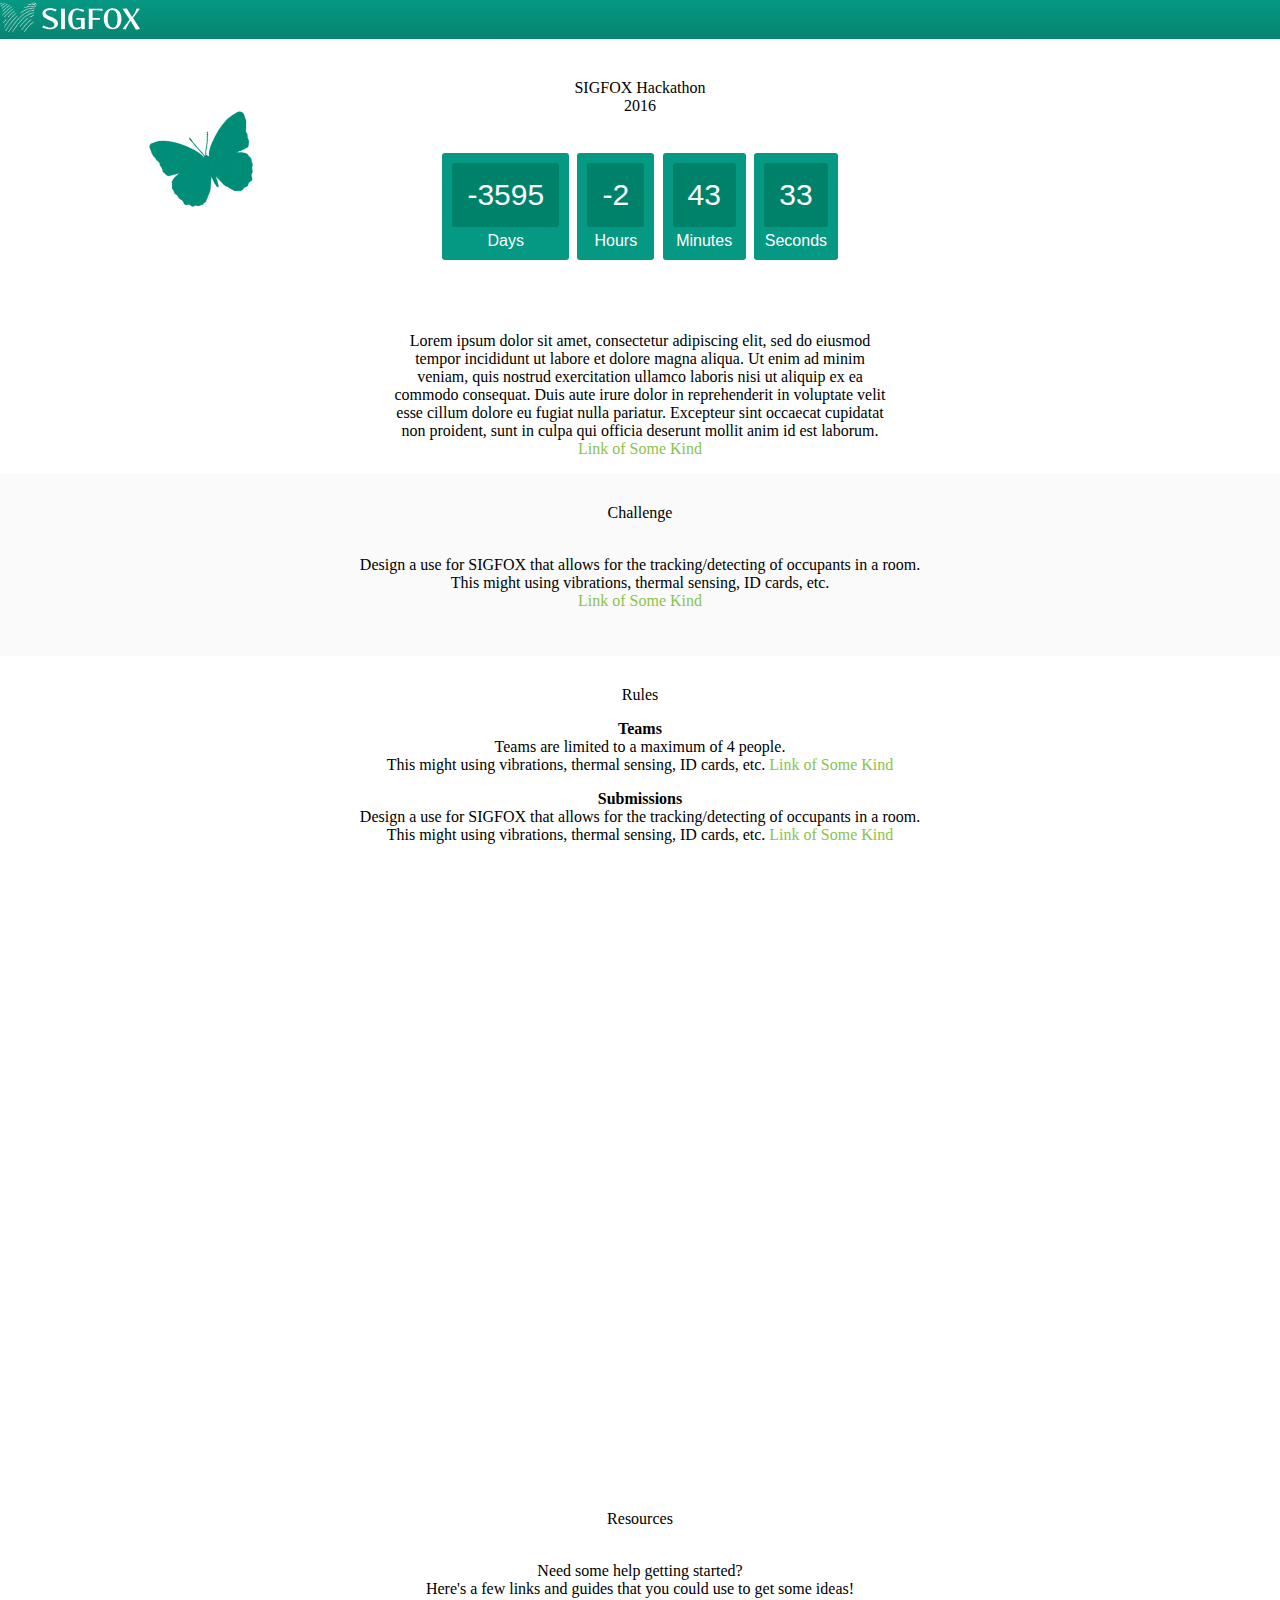
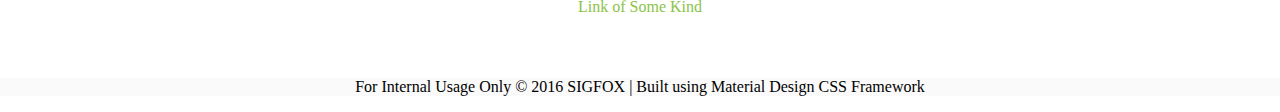
==== commit b34decd5: "Corrections to ensure safari functionality" ====
--- a/index.html
+++ b/index.html
@@ -45,25 +45,30 @@
 </head>
 
 <body>
-    <div class="mdl-layout mdl-js-layout mdl-layout--fixed-header">
-        <div class="sigfox-header mdl-layout__header mdl-layout__header--waterfall">
-            <div class="mdl-layout__header-row">
-                <span class="sigfox-title mdl-layout-title">
+    <div class="android-header mdl-layout__header mdl-layout__header is-casting-shadow is-compact">
+
+        <div class="mdl-layout mdl-js-layout mdl-layout--fixed-header">
+            <div class="sigfox-header mdl-layout__header mdl-layout__header--waterfall">
+                <div class="mdl-layout__header-row">
+                    <span class="sigfox-title mdl-layout-title">
             <img class="sigfox-logo-image" src="images/sigfox-logo-white.svg" href="http://makers.sigfox.com/">
           </span>
-                <!-- Add spacer, to align navigation to the right in desktop -->
-                <div class="sigfox-header-spacer mdl-layout-spacer"></div>
-                <!-- Navigation -->
-
-                <span class="sigfox-mobile-title mdl-layout-title">
+                    <!-- Add spacer, to align navigation to the right in desktop -->
+                    <div class="sigfox-header-spacer mdl-layout-spacer"></div>
+                    <!-- Navigation -->
+
+                    <span class="sigfox-mobile-title mdl-layout-title">
             <img class="sigfox-logo-image" src="images/sigfox-logo-white.svg" href="http://makers.sigfox.com/">
           </span>
-            </div>
-        </div>
+                </div>
+            </div>
+        </div>
+    </div>
 
         <div class="sigfox-customized-section">
             <div class="sigfox-customized-section-text">
-                <div class="mdl-typography--font-regular mdl-typography--display-2-color-contrast">SIGFOX Hackathon<br>2016</div>
+                <div class="mdl-typography--font-regular mdl-typography--display-2-color-contrast">SIGFOX Hackathon
+                    <br>2016</div>
 
             </div>
             <div class="butterfly mobile-hide">
@@ -106,126 +111,132 @@
         </div>
 
 
-
-        <div class="sigfox-screen-section mdl-typography--text-center" style="background-color:#fafafa;">
-            <a name="Challenge"></a>
-            <div class="mdl-typography--font-light mdl-typography--display-1-color-contrast">Challenge</div>
-            <p class="mdl-typography--font-light">
-                <br> Design a use for SIGFOX that allows for the tracking/detecting of occupants in a room.
-                <br> This might using vibrations, thermal sensing, ID cards, etc.
-                <br>
-                <a href="" class="sigfox-link mdl-typography--font-light">Link of Some Kind</a>
-            </p>
-
-
-        </div>
-
-        <div class="sigfox-screen-section mdl-typography--text-center" style="background: -webkit-linear-gradient(#ffffff, #f3f3f3, #ffffff);">
-            <a name="Rules"></a>
-            <div class="mdl-typography--font-light mdl-typography--display-1-color-contrast">Rules</div>
-            <p class="mdl-typography--font-light">
-                <strong>Teams</strong>
-                <br> Teams are limited to a maximum of 4 people.
-                <br> This might using vibrations, thermal sensing, ID cards, etc.
-                <a href="" class="sigfox-link mdl-typography--font-light">Link of Some Kind</a>
-            </p>
-            <p class="mdl-typography--font-light">
-                <strong>Submissions</strong>
-                <br> Design a use for SIGFOX that allows for the tracking/detecting of occupants in a room.
-                <br> This might using vibrations, thermal sensing, ID cards, etc.
-                <a href="" class="sigfox-link mdl-typography--font-light">Link of Some Kind</a>
-            </p>
-
-        </div>
-        <div class="sigfox-screen-section mdl-typography--text-center">
-            <a name="Submission"></a>
-            <!-- Change the width and height values to suit you best -->
-            <div class="typeform-widget" data-url="https://alexbucknall.typeform.com/to/x8ghJc" data-text="Sigfox Hackathon" style="width:100%;height:500px;padding-top: 30px;
+        <div class="sigfox-customized-section">
+
+            <div class="sigfox-screen-section mdl-typography--text-center" style="background-color:#fafafa;">
+                <a name="Challenge"></a>
+                <div class="mdl-typography--font-light mdl-typography--display-1-color-contrast">Challenge</div>
+                <p class="mdl-typography--font-light">
+                    <br> Design a use for SIGFOX that allows for the tracking/detecting of occupants in a room.
+                    <br> This might using vibrations, thermal sensing, ID cards, etc.
+                    <br>
+                    <a href="" class="sigfox-link mdl-typography--font-light">Link of Some Kind</a>
+                </p>
+
+
+            </div>
+        </div>
+        <div class="sigfox-customized-section">
+
+
+            <div class="sigfox-screen-section mdl-typography--text-center" style="background:(#f3f3f3);">
+                <a name="Rules"></a>
+                <div class="mdl-typography--font-light mdl-typography--display-1-color-contrast">Rules</div>
+                <p class="mdl-typography--font-light">
+                    <strong>Teams</strong>
+                    <br> Teams are limited to a maximum of 4 people.
+                    <br> This might using vibrations, thermal sensing, ID cards, etc.
+                    <a href="" class="sigfox-link mdl-typography--font-light">Link of Some Kind</a>
+                </p>
+                <p class="mdl-typography--font-light">
+                    <strong>Submissions</strong>
+                    <br> Design a use for SIGFOX that allows for the tracking/detecting of occupants in a room.
+                    <br> This might using vibrations, thermal sensing, ID cards, etc.
+                    <a href="" class="sigfox-link mdl-typography--font-light">Link of Some Kind</a>
+                </p>
+
+            </div>
+        </div>
+        <div class="sigfox-customized-section">
+
+            <div class="sigfox-screen-section mdl-typography--text-center">
+                <a name="Submission"></a>
+                <!-- Change the width and height values to suit you best -->
+                <div class="typeform-widget" data-url="https://alexbucknall.typeform.com/to/x8ghJc" data-text="Sigfox Hackathon" style="width:100%;height:500px;padding-top: 30px;
 ;"></div>
-            <script>
-                (function() {
-                    var qs, js, q, s, d = document,
-                        gi = d.getElementById,
-                        ce = d.createElement,
-                        gt = d.getElementsByTagName,
-                        id = 'typef_orm',
-                        b = 'https://s3-eu-west-1.amazonaws.com/share.typeform.com/';
-                    if (!gi.call(d, id)) {
-                        js = ce.call(d, 'script');
-                        js.id = id;
-                        js.src = b + 'widget.js';
-                        q = gt.call(d, 'script')[0];
-                        q.parentNode.insertBefore(js, q)
+                <script>
+                    (function() {
+                        var qs, js, q, s, d = document,
+                            gi = d.getElementById,
+                            ce = d.createElement,
+                            gt = d.getElementsByTagName,
+                            id = 'typef_orm',
+                            b = 'https://s3-eu-west-1.amazonaws.com/share.typeform.com/';
+                        if (!gi.call(d, id)) {
+                            js = ce.call(d, 'script');
+                            js.id = id;
+                            js.src = b + 'widget.js';
+                            q = gt.call(d, 'script')[0];
+                            q.parentNode.insertBefore(js, q)
+                        }
+                    })()
+                </script>
+            </div>
+        </div>
+        <div class="sigfox-customized-section">
+
+            <div class="sigfox-screen-section mdl-typography--text-center" style="background-color:-webkit-linear-gradient(#ffffff , #9e9e9e);">
+                <a name="Resources"></a>
+                <div class="mdl-typography--font-light mdl-typography--display-1-color-contrast">Resources</div>
+                <p class="mdl-typography--font-light">
+                    <br> Need some help getting started?
+                    <br> Here's a few links and guides that you could use to get some ideas!
+                    <br>
+                    <a href="" class="sigfox-link mdl-typography--font-light">Link of Some Kind</a>
+                </p>
+            </div>
+
+
+            <footer class="sigfox-footer mdl-mega-footer">
+                <div class="mdl-mega-footer--middle-section">
+                    <p class="mdl-typography--font-light">For Internal Usage Only © 2016 SIGFOX | Built using Material Design CSS Framework</p>
+                </div>
+            </footer>
+        </div>
+        <script src="https://code.getmdl.io/1.2.0/material.min.js"></script>
+        <script>
+            function getTimeRemaining(endtime) {
+                var t = Date.parse(endtime) - Date.parse(new Date());
+                var seconds = Math.floor((t / 1000) % 60);
+                var minutes = Math.floor((t / 1000 / 60) % 60);
+                var hours = Math.floor((t / (1000 * 60 * 60)) % 24);
+                var days = Math.floor(t / (1000 * 60 * 60 * 24));
+                return {
+                    'total': t,
+                    'days': days,
+                    'hours': hours,
+                    'minutes': minutes,
+                    'seconds': seconds
+                };
+            }
+
+            function initializeClock(id, endtime) {
+                var clock = document.getElementById(id);
+                var daysSpan = clock.querySelector('.days');
+                var hoursSpan = clock.querySelector('.hours');
+                var minutesSpan = clock.querySelector('.minutes');
+                var secondsSpan = clock.querySelector('.seconds');
+
+                function updateClock() {
+                    var t = getTimeRemaining(endtime);
+
+                    daysSpan.innerHTML = t.days;
+                    hoursSpan.innerHTML = ('0' + t.hours).slice(-2);
+                    minutesSpan.innerHTML = ('0' + t.minutes).slice(-2);
+                    secondsSpan.innerHTML = ('0' + t.seconds).slice(-2);
+
+                    if (t.total <= 0) {
+                        clearInterval(timeinterval);
                     }
-                })()
-            </script>
-        </div>
-
-        <div class="sigfox-screen-section mdl-typography--text-center" style="background-color:-webkit-linear-gradient(#ffffff , #9e9e9e);">
-            <a name="Resources"></a>
-            <div class="mdl-typography--font-light mdl-typography--display-1-color-contrast">Resources</div>
-            <p class="mdl-typography--font-light">
-                <br> Need some help getting started?
-                <br> Here's a few links and guides that you could use to get some ideas!
-                <br>
-                <a href="" class="sigfox-link mdl-typography--font-light">Link of Some Kind</a>
-            </p>
-        </div>
-
-
-        <footer class="sigfox-footer mdl-mega-footer">
-            <div class="mdl-mega-footer--middle-section">
-                <p class="mdl-typography--font-light">For Internal Usage Only © 2016 SIGFOX | Built using Material Design CSS Framework</p>
-            </div>
-
-
-        </footer>
-    </div>
-    </div>
-    <script src="https://code.getmdl.io/1.2.0/material.min.js"></script>
-    <script>
-        function getTimeRemaining(endtime) {
-            var t = Date.parse(endtime) - Date.parse(new Date());
-            var seconds = Math.floor((t / 1000) % 60);
-            var minutes = Math.floor((t / 1000 / 60) % 60);
-            var hours = Math.floor((t / (1000 * 60 * 60)) % 24);
-            var days = Math.floor(t / (1000 * 60 * 60 * 24));
-            return {
-                'total': t,
-                'days': days,
-                'hours': hours,
-                'minutes': minutes,
-                'seconds': seconds
-            };
-        }
-
-        function initializeClock(id, endtime) {
-            var clock = document.getElementById(id);
-            var daysSpan = clock.querySelector('.days');
-            var hoursSpan = clock.querySelector('.hours');
-            var minutesSpan = clock.querySelector('.minutes');
-            var secondsSpan = clock.querySelector('.seconds');
-
-            function updateClock() {
-                var t = getTimeRemaining(endtime);
-
-                daysSpan.innerHTML = t.days;
-                hoursSpan.innerHTML = ('0' + t.hours).slice(-2);
-                minutesSpan.innerHTML = ('0' + t.minutes).slice(-2);
-                secondsSpan.innerHTML = ('0' + t.seconds).slice(-2);
-
-                if (t.total <= 0) {
-                    clearInterval(timeinterval);
                 }
+
+                updateClock();
+                var timeinterval = setInterval(updateClock, 1000);
             }
 
-            updateClock();
-            var timeinterval = setInterval(updateClock, 1000);
-        }
-
-        var deadline = 'September 20 2016 16:00:00 GMT+0100';
-        initializeClock('clockdiv', deadline);
-    </script>
+            var deadline = 'September 20 2016 16:00:00 GMT+0100';
+            initializeClock('clockdiv', deadline);
+        </script>
 </body>
 
 <!-- Butterfly borrowed from https://codepen.io/Katrine-Marie/pen/MYZNOG -->
--- a/styles.css
+++ b/styles.css
@@ -25,8 +25,6 @@
 
 h6 {
   color: #B4B4B4;
-
-
 }
 
 .butterfly {
@@ -74,7 +72,6 @@
     }
 }
 
-
 ::-moz-selection {
   background-color: #6ab344;
   color: #fff;
@@ -84,8 +81,6 @@
   background-color: #6ab344;
   color: #fff;
 }
-
-
 
 .sigfox-header .mdl-menu__container {
   z-index: 50;
@@ -538,11 +533,6 @@
     display: none;
   }
 
-  .sigfox-wear-band-text {
-    margin-left: 0;
-    padding: 16px;
-  }
-
   .sigfox-footer .mdl-mega-footer--bottom-section {
     display: none;
   }
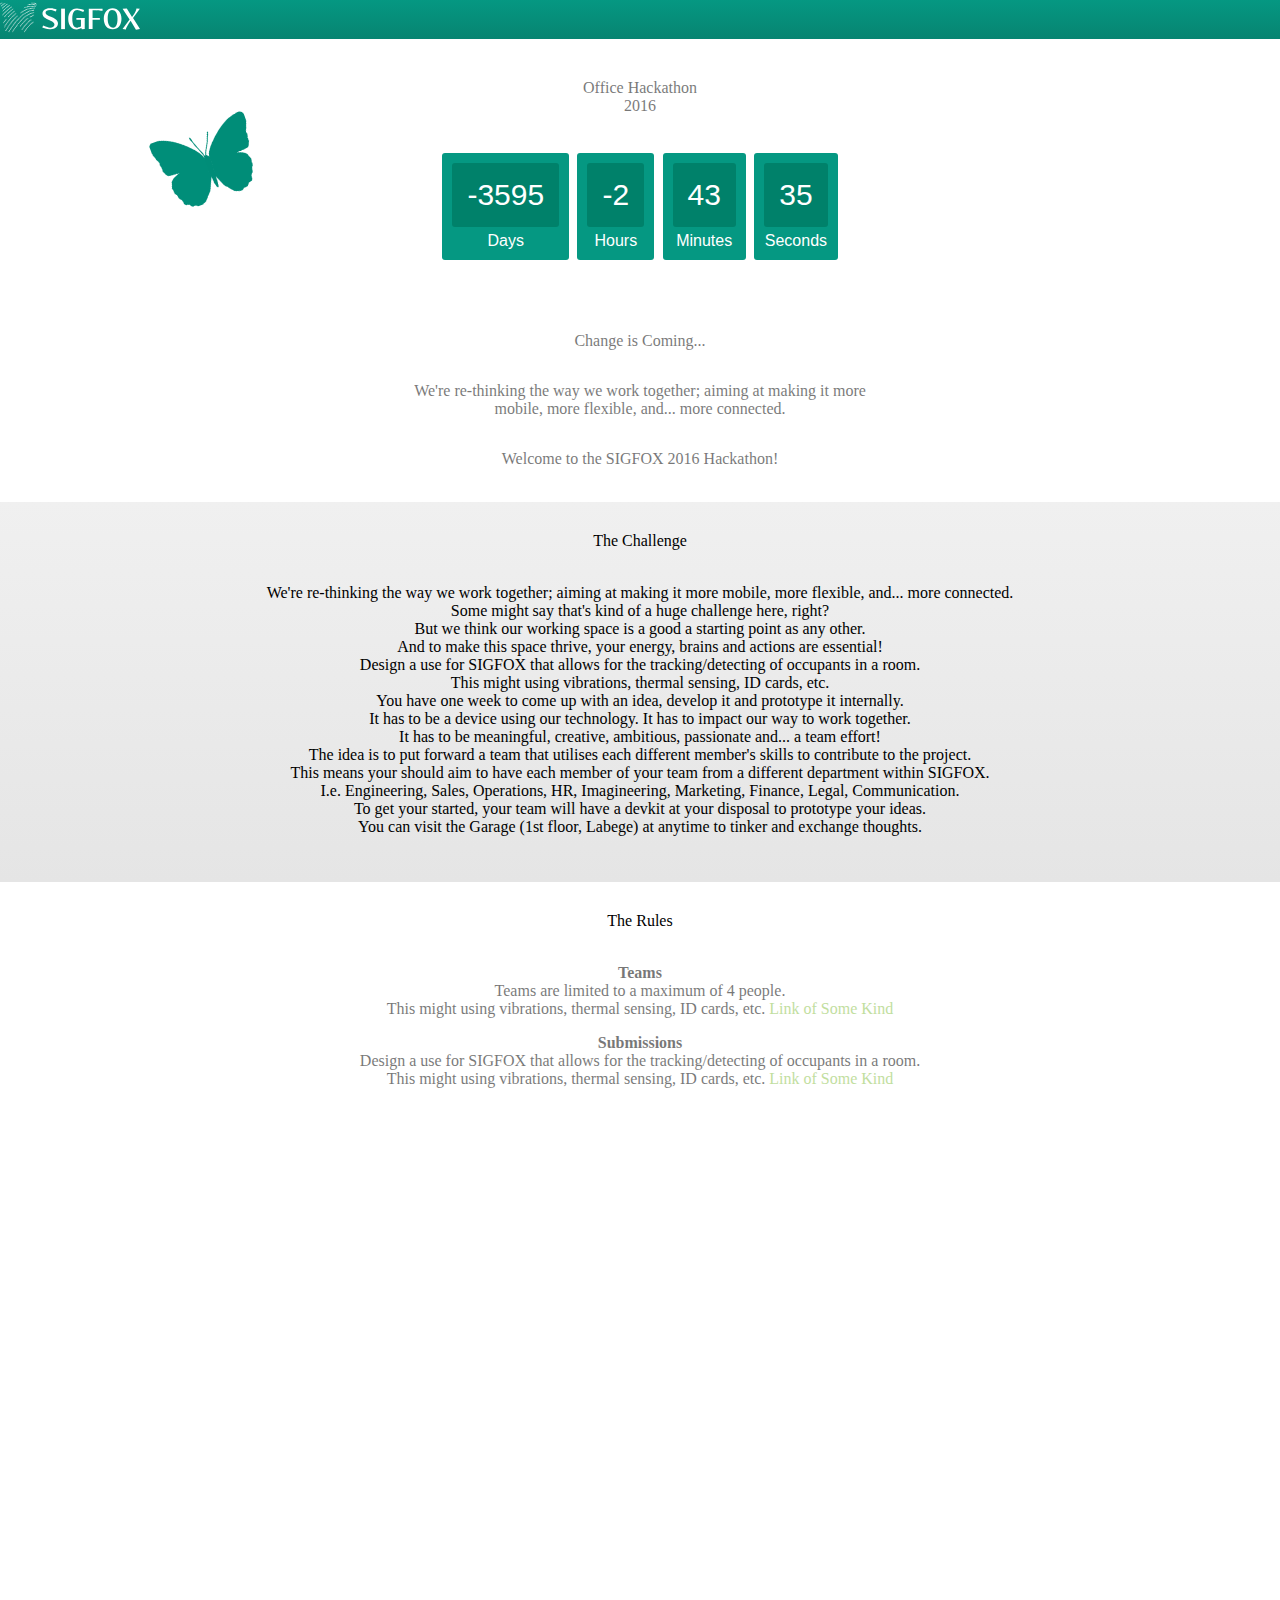
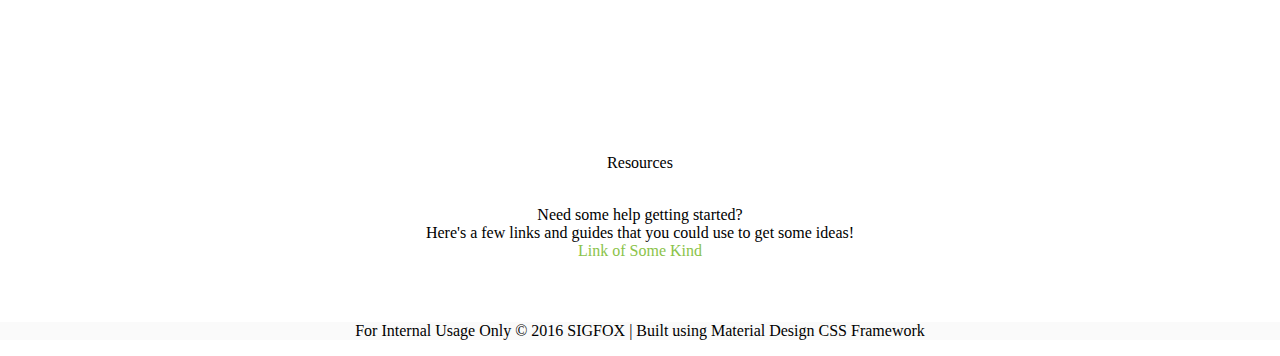
==== commit 5a18637c: "Cleared up changes" ====
--- a/index.html
+++ b/index.html
@@ -65,178 +65,194 @@
         </div>
     </div>
 
-        <div class="sigfox-customized-section">
-            <div class="sigfox-customized-section-text">
-                <div class="mdl-typography--font-regular mdl-typography--display-2-color-contrast">SIGFOX Hackathon
-                    <br>2016</div>
-
-            </div>
-            <div class="butterfly mobile-hide">
-                <div class="body">
-                    <img src="images/butterfly3-body.png">
-                </div>
-                <div class="leftwing">
-                    <img src="images/butterfly3-leftwing.png">
-                </div>
-                <div class="rightwing">
-                    <img src="images/butterfly3-rightwing.png">
-                </div>
-            </div>
-            <div id="clockdiv">
-                <div>
-                    <span class="days"></span>
-                    <div class="smalltext">Days</div>
-                </div>
-                <div>
-                    <span class="hours"></span>
-                    <div class="smalltext">Hours</div>
-                </div>
-                <div>
-                    <span class="minutes"></span>
-                    <div class="smalltext">Minutes</div>
-                </div>
-                <div>
-                    <span class="seconds"></span>
-                    <div class="smalltext">Seconds</div>
-                </div>
-            </div>
-            <div class="sigfox-customized-section-text">
-                <p class="mdl-typography--font-light">
-                    Lorem ipsum dolor sit amet, consectetur adipiscing elit, sed do eiusmod tempor incididunt ut labore et dolore magna aliqua. Ut enim ad minim veniam, quis nostrud exercitation ullamco laboris nisi ut aliquip ex ea commodo consequat. Duis aute irure dolor
-                    in reprehenderit in voluptate velit esse cillum dolore eu fugiat nulla pariatur. Excepteur sint occaecat cupidatat non proident, sunt in culpa qui officia deserunt mollit anim id est laborum.
-                    <br>
-                    <a href="" class="sigfox-link mdl-typography--font-light">Link of Some Kind</a>
-                </p>
-            </div>
-        </div>
-
-
-        <div class="sigfox-customized-section">
-
-            <div class="sigfox-screen-section mdl-typography--text-center" style="background-color:#fafafa;">
-                <a name="Challenge"></a>
-                <div class="mdl-typography--font-light mdl-typography--display-1-color-contrast">Challenge</div>
-                <p class="mdl-typography--font-light">
-                    <br> Design a use for SIGFOX that allows for the tracking/detecting of occupants in a room.
-                    <br> This might using vibrations, thermal sensing, ID cards, etc.
-                    <br>
-                    <a href="" class="sigfox-link mdl-typography--font-light">Link of Some Kind</a>
-                </p>
-
-
-            </div>
-        </div>
-        <div class="sigfox-customized-section">
-
-
-            <div class="sigfox-screen-section mdl-typography--text-center" style="background:(#f3f3f3);">
-                <a name="Rules"></a>
-                <div class="mdl-typography--font-light mdl-typography--display-1-color-contrast">Rules</div>
-                <p class="mdl-typography--font-light">
-                    <strong>Teams</strong>
-                    <br> Teams are limited to a maximum of 4 people.
-                    <br> This might using vibrations, thermal sensing, ID cards, etc.
-                    <a href="" class="sigfox-link mdl-typography--font-light">Link of Some Kind</a>
-                </p>
-                <p class="mdl-typography--font-light">
-                    <strong>Submissions</strong>
-                    <br> Design a use for SIGFOX that allows for the tracking/detecting of occupants in a room.
-                    <br> This might using vibrations, thermal sensing, ID cards, etc.
-                    <a href="" class="sigfox-link mdl-typography--font-light">Link of Some Kind</a>
-                </p>
-
-            </div>
-        </div>
-        <div class="sigfox-customized-section">
-
-            <div class="sigfox-screen-section mdl-typography--text-center">
-                <a name="Submission"></a>
-                <!-- Change the width and height values to suit you best -->
-                <div class="typeform-widget" data-url="https://alexbucknall.typeform.com/to/x8ghJc" data-text="Sigfox Hackathon" style="width:100%;height:500px;padding-top: 30px;
+    <div class="sigfox-customized-section">
+        <div class="sigfox-customized-section-text">
+            <div class="mdl-typography--font-regular mdl-typography--display-2-color-contrast sigfox-text-sub">Office Hackathon
+                <br>2016</div>
+
+        </div>
+        <div class="butterfly mobile-hide">
+            <div class="body">
+                <img src="images/butterfly3-body.png">
+            </div>
+            <div class="leftwing">
+                <img src="images/butterfly3-leftwing.png">
+            </div>
+            <div class="rightwing">
+                <img src="images/butterfly3-rightwing.png">
+            </div>
+        </div>
+        <div id="clockdiv" class="sigfox-clock-container">
+            <div class="sigfox-clock">
+                <span class="days"></span>
+                <div class="smalltext">Days</div>
+            </div>
+            <div class="sigfox-clock">
+                <span class="hours"></span>
+                <div class="smalltext">Hours</div>
+            </div>
+            <div class="sigfox-clock">
+                <span class="minutes"></span>
+                <div class="smalltext">Minutes</div>
+            </div>
+            <div class="sigfox-clock">
+                <span class="seconds"></span>
+                <div class="smalltext">Seconds</div>
+            </div>
+        </div>
+        <div class="sigfox-customized-section-text">
+            <p class="mdl-typography--font-regular mdl-typography--headline-color-contrast sigfox-text-sub">
+                Change is Coming...
+            </p>
+            <p class="mdl-typography--font-light sigfox-text-sub">
+                We're re-thinking the way we work together; aiming at making it more mobile, more flexible, and... more connected.
+                <br>
+            </p>
+            <p class="mdl-typography--font-light sigfox-text-sub">
+                Welcome to the SIGFOX 2016 Hackathon!
+            </p>
+            <br />
+        </div>
+    </div>
+
+    <div class="sigfox-customized-section">
+
+        <div class="sigfox-screen-section mdl-typography--text-center" style="background: -webkit-linear-gradient(#F0F0F0 , #E5E5E5);">
+            <a name="Challenge"></a>
+            <div class="mdl-typography--font-light mdl-typography--display-1-color-contrast">The Challenge</div>
+            <p class="mdl-typography--font-light">
+
+                <br> We're re-thinking the way we work together; aiming at making it more mobile, more flexible, and... more connected.
+                <br> Some might say that's kind of a huge challenge here, right?
+                <br> But we think our working space is a good a starting point as any other.
+                <br> And to make this space thrive, your energy, brains and actions are essential!
+                <!-- <a href="" class="sigfox-link mdl-typography font-light">Link of Some Kind</a> -->
+                <br> Design a use for SIGFOX that allows for the tracking/detecting of occupants in a room.
+                <br> This might using vibrations, thermal sensing, ID cards, etc.
+                <br> You have one week to come up with an idea, develop it and prototype it internally.
+                <br> It has to be a device using our technology. It has to impact our way to work together.
+                <br> It has to be meaningful, creative, ambitious, passionate and... a team effort!
+                <br> The idea is to put forward a team that utilises each different member's skills to contribute to the project.
+                <br> This means your should aim to have each member of your team from a different department within SIGFOX.
+                <br> I.e. Engineering, Sales, Operations, HR, Imagineering, Marketing, Finance, Legal, Communication.
+                <br> To get your started, your team will have a devkit at your disposal to prototype your ideas.
+                <br> You can visit the Garage (1st floor, Labege) at anytime to tinker and exchange thoughts.
+            </p>
+
+
+        </div>
+    </div>
+
+    <div class="sigfox-customized-section">
+        <div class="sigfox-screen-section mdl-typography--text-center" style="background:(#f3f3f3);">
+            <a name="Rules"></a>
+            <div class="mdl-typography--font-light mdl-typography--display-1-color-contrast">The Rules</div>
+            <p class="mdl-typography--font-light sigfox-text-sub">
+                <br>
+                <strong>Teams</strong>
+                <br> Teams are limited to a maximum of 4 people.
+                <br> This might using vibrations, thermal sensing, ID cards, etc.
+                <a href="" class="sigfox-link mdl-typography--font-light">Link of Some Kind</a>
+            </p>
+            <p class="mdl-typography--font-light sigfox-text-sub">
+                <strong>Submissions</strong>
+                <br> Design a use for SIGFOX that allows for the tracking/detecting of occupants in a room.
+                <br> This might using vibrations, thermal sensing, ID cards, etc.
+                <a href="" class="sigfox-link mdl-typography--font-light">Link of Some Kind</a>
+            </p>
+
+        </div>
+    </div>
+    <div class="sigfox-customized-section">
+
+        <div class="sigfox-screen-section mdl-typography--text-center">
+            <a name="Submission"></a>
+            <!-- Change the width and height values to suit you best -->
+            <div class="typeform-widget" data-url="https://alexbucknall.typeform.com/to/x8ghJc" data-text="Sigfox Hackathon" style="width:100%;height:500px;padding-top: 30px;
 ;"></div>
-                <script>
-                    (function() {
-                        var qs, js, q, s, d = document,
-                            gi = d.getElementById,
-                            ce = d.createElement,
-                            gt = d.getElementsByTagName,
-                            id = 'typef_orm',
-                            b = 'https://s3-eu-west-1.amazonaws.com/share.typeform.com/';
-                        if (!gi.call(d, id)) {
-                            js = ce.call(d, 'script');
-                            js.id = id;
-                            js.src = b + 'widget.js';
-                            q = gt.call(d, 'script')[0];
-                            q.parentNode.insertBefore(js, q)
-                        }
-                    })()
-                </script>
-            </div>
-        </div>
-        <div class="sigfox-customized-section">
-
-            <div class="sigfox-screen-section mdl-typography--text-center" style="background-color:-webkit-linear-gradient(#ffffff , #9e9e9e);">
-                <a name="Resources"></a>
-                <div class="mdl-typography--font-light mdl-typography--display-1-color-contrast">Resources</div>
-                <p class="mdl-typography--font-light">
-                    <br> Need some help getting started?
-                    <br> Here's a few links and guides that you could use to get some ideas!
-                    <br>
-                    <a href="" class="sigfox-link mdl-typography--font-light">Link of Some Kind</a>
-                </p>
-            </div>
-
-
-            <footer class="sigfox-footer mdl-mega-footer">
-                <div class="mdl-mega-footer--middle-section">
-                    <p class="mdl-typography--font-light">For Internal Usage Only © 2016 SIGFOX | Built using Material Design CSS Framework</p>
-                </div>
-            </footer>
-        </div>
-        <script src="https://code.getmdl.io/1.2.0/material.min.js"></script>
-        <script>
-            function getTimeRemaining(endtime) {
-                var t = Date.parse(endtime) - Date.parse(new Date());
-                var seconds = Math.floor((t / 1000) % 60);
-                var minutes = Math.floor((t / 1000 / 60) % 60);
-                var hours = Math.floor((t / (1000 * 60 * 60)) % 24);
-                var days = Math.floor(t / (1000 * 60 * 60 * 24));
-                return {
-                    'total': t,
-                    'days': days,
-                    'hours': hours,
-                    'minutes': minutes,
-                    'seconds': seconds
-                };
+            <script>
+                (function() {
+                    var qs, js, q, s, d = document,
+                        gi = d.getElementById,
+                        ce = d.createElement,
+                        gt = d.getElementsByTagName,
+                        id = 'typef_orm',
+                        b = 'https://s3-eu-west-1.amazonaws.com/share.typeform.com/';
+                    if (!gi.call(d, id)) {
+                        js = ce.call(d, 'script');
+                        js.id = id;
+                        js.src = b + 'widget.js';
+                        q = gt.call(d, 'script')[0];
+                        q.parentNode.insertBefore(js, q)
+                    }
+                })()
+            </script>
+        </div>
+    </div>
+    <div class="sigfox-customized-section">
+
+        <div class="sigfox-screen-section mdl-typography--text-center" style="background-color:-webkit-linear-gradient(#ffffff , #9e9e9e);">
+            <a name="Resources"></a>
+            <div class="mdl-typography--font-light mdl-typography--display-1-color-contrast">Resources</div>
+            <p class="mdl-typography--font-light">
+                <br> Need some help getting started?
+                <br> Here's a few links and guides that you could use to get some ideas!
+                <br>
+                <a href="" class="sigfox-link mdl-typography--font-light">Link of Some Kind</a>
+            </p>
+        </div>
+
+
+        <footer class="sigfox-footer mdl-mega-footer">
+            <div class="mdl-mega-footer--middle-section">
+                <p class="mdl-typography--font-light">For Internal Usage Only © 2016 SIGFOX | Built using Material Design CSS Framework</p>
+            </div>
+        </footer>
+    </div>
+    <script src="https://code.getmdl.io/1.2.0/material.min.js"></script>
+    <script>
+        function getTimeRemaining(endtime) {
+            var t = Date.parse(endtime) - Date.parse(new Date());
+            var seconds = Math.floor((t / 1000) % 60);
+            var minutes = Math.floor((t / 1000 / 60) % 60);
+            var hours = Math.floor((t / (1000 * 60 * 60)) % 24);
+            var days = Math.floor(t / (1000 * 60 * 60 * 24));
+            return {
+                'total': t,
+                'days': days,
+                'hours': hours,
+                'minutes': minutes,
+                'seconds': seconds
+            };
+        }
+
+        function initializeClock(id, endtime) {
+            var clock = document.getElementById(id);
+            var daysSpan = clock.querySelector('.days');
+            var hoursSpan = clock.querySelector('.hours');
+            var minutesSpan = clock.querySelector('.minutes');
+            var secondsSpan = clock.querySelector('.seconds');
+
+            function updateClock() {
+                var t = getTimeRemaining(endtime);
+
+                daysSpan.innerHTML = t.days;
+                hoursSpan.innerHTML = ('0' + t.hours).slice(-2);
+                minutesSpan.innerHTML = ('0' + t.minutes).slice(-2);
+                secondsSpan.innerHTML = ('0' + t.seconds).slice(-2);
+
+                if (t.total <= 0) {
+                    clearInterval(timeinterval);
+                }
             }
 
-            function initializeClock(id, endtime) {
-                var clock = document.getElementById(id);
-                var daysSpan = clock.querySelector('.days');
-                var hoursSpan = clock.querySelector('.hours');
-                var minutesSpan = clock.querySelector('.minutes');
-                var secondsSpan = clock.querySelector('.seconds');
-
-                function updateClock() {
-                    var t = getTimeRemaining(endtime);
-
-                    daysSpan.innerHTML = t.days;
-                    hoursSpan.innerHTML = ('0' + t.hours).slice(-2);
-                    minutesSpan.innerHTML = ('0' + t.minutes).slice(-2);
-                    secondsSpan.innerHTML = ('0' + t.seconds).slice(-2);
-
-                    if (t.total <= 0) {
-                        clearInterval(timeinterval);
-                    }
-                }
-
-                updateClock();
-                var timeinterval = setInterval(updateClock, 1000);
-            }
-
-            var deadline = 'September 20 2016 16:00:00 GMT+0100';
-            initializeClock('clockdiv', deadline);
-        </script>
+            updateClock();
+            var timeinterval = setInterval(updateClock, 1000);
+        }
+
+        var deadline = 'September 20 2016 16:00:00 GMT+0100';
+        initializeClock('clockdiv', deadline);
+    </script>
 </body>
 
 <!-- Butterfly borrowed from https://codepen.io/Katrine-Marie/pen/MYZNOG -->
--- a/styles.css
+++ b/styles.css
@@ -111,6 +111,9 @@
   width: 140px;
 }
 
+.sigfox-text-sub{
+  opacity: 0.53;
+}
 
 .sigfox-header {
   overflow: visible;
@@ -359,6 +362,11 @@
   text-align: center;
 }
 
+.background {
+  background-image: url("images/office.jpg");
+  background-size: 100%;
+}
+
 .sigfox-customized-section-text {
   max-width: 500px;
   margin-left: auto;
@@ -469,11 +477,24 @@
     display: none;
   }
 
-  .mobile-hide{ visibility: hidden; }
-
+  .mobile-hide{
+    visibility: hidden;
+  }
 
   .sigfox-title {
     display: none !important;
+  }
+
+  .sigfox-clock-container{
+    /*overflow: auto;*/
+    white-space: nowrap;
+    /*-webkit-transform: scale(0.8, 0.8);*/
+    min-width: 10vw;
+    transition: opacity 0.2s cubic-bezier(0.4, 0, 0.2, 1);
+  }
+
+  .sigfox-clock{
+    display:inline;
   }
 
   .sigfox-mobile-title {
@@ -520,19 +541,6 @@
     padding-top: 8px;
   }
 
-  .sigfox-create-character {
-    padding-top: 200px;
-    font-size: 16px;
-  }
-
-  .sigfox-create-character img {
-    height: 12px;
-  }
-
-  .sigfox-fab {
-    display: none;
-  }
-
   .sigfox-footer .mdl-mega-footer--bottom-section {
     display: none;
   }
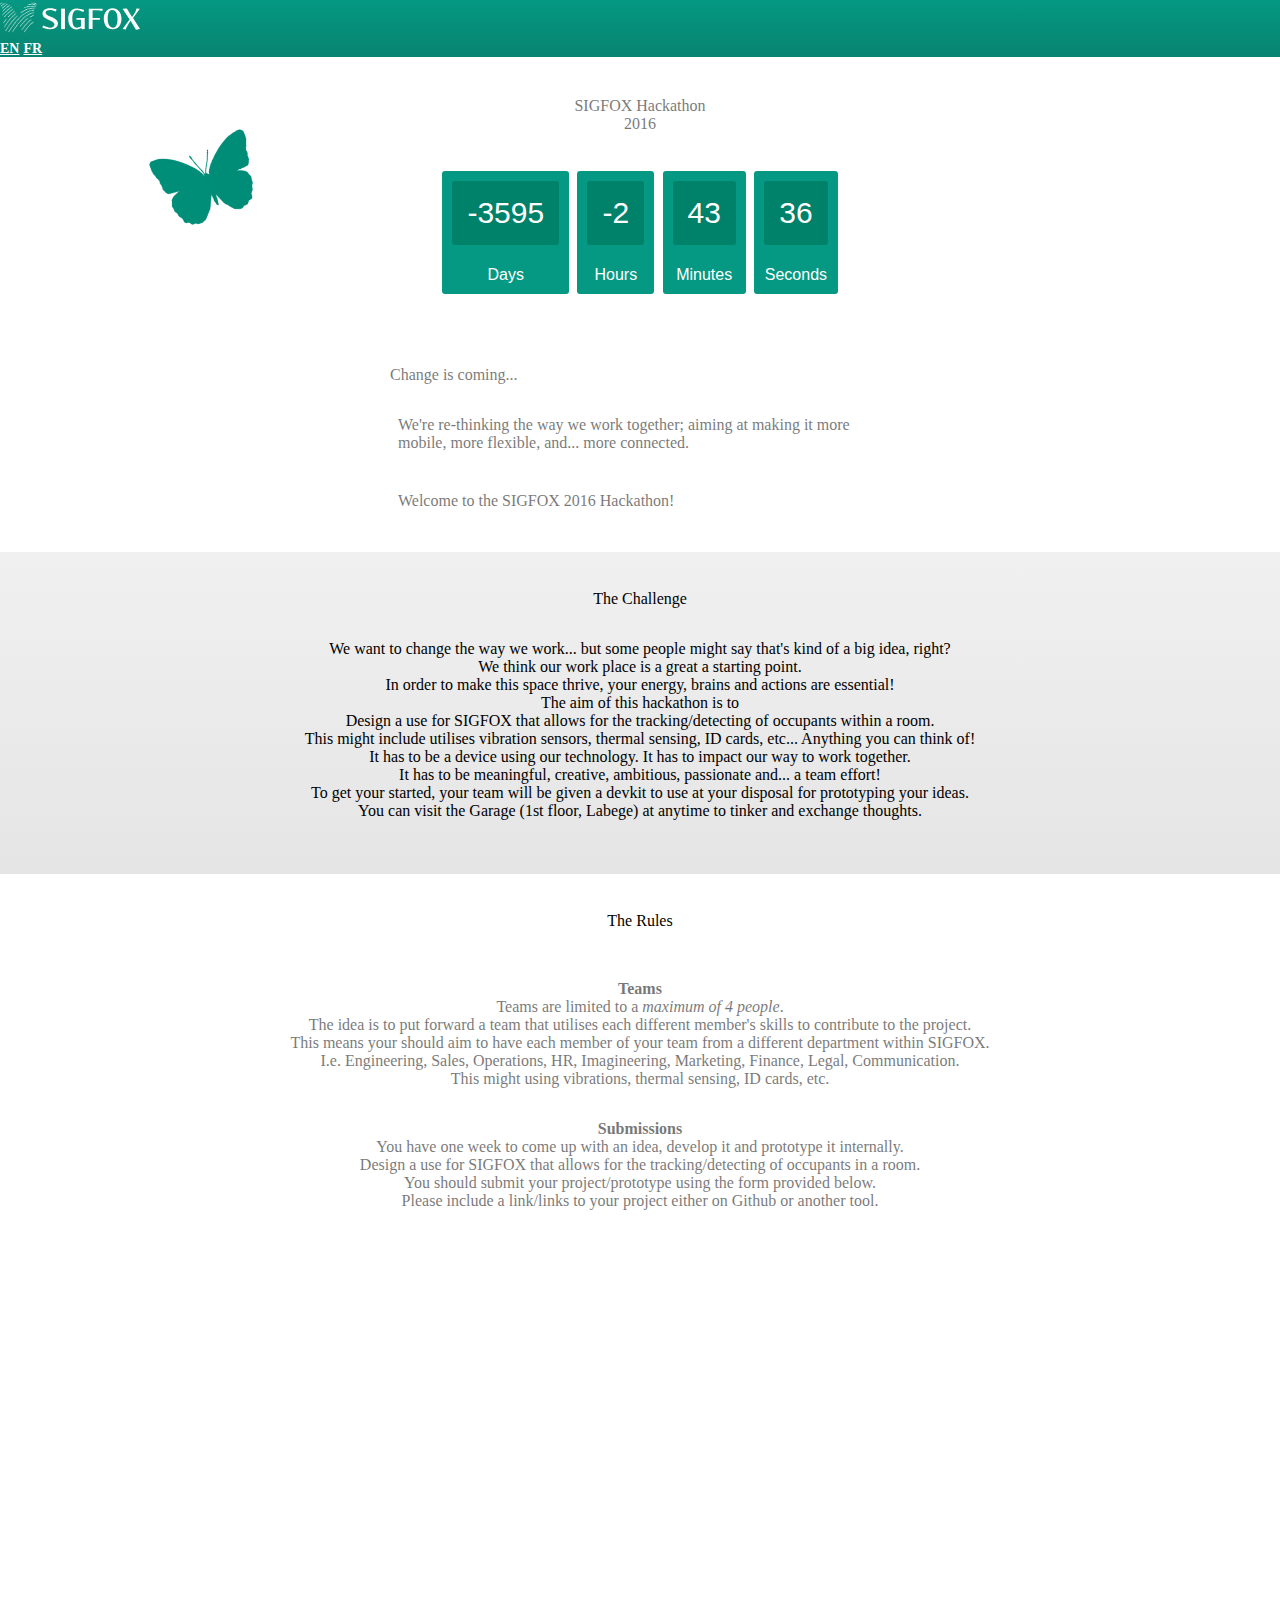
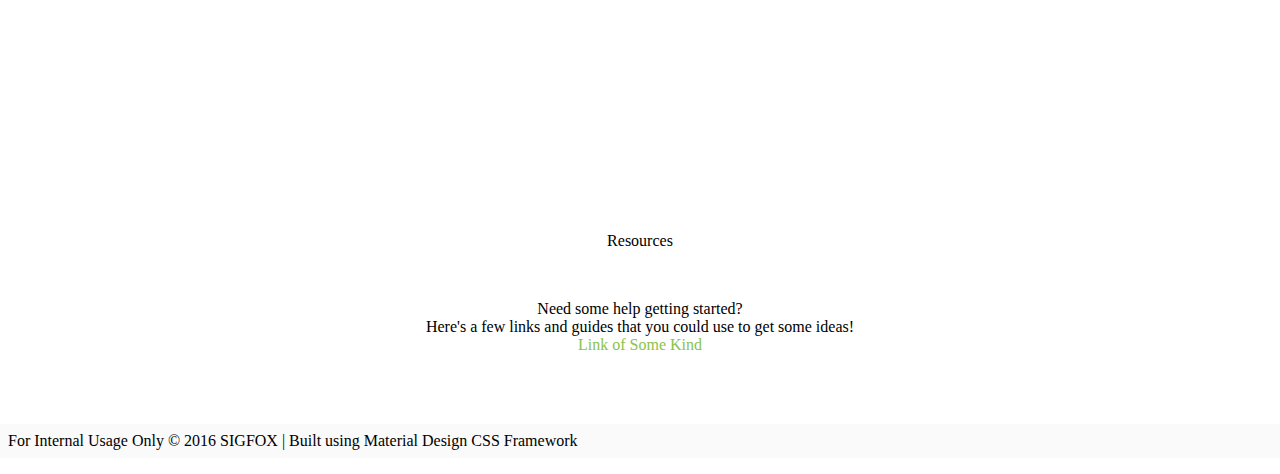
==== commit 14725ff3: "Improved mobile compatibility" ====
--- a/index.html
+++ b/index.html
@@ -16,7 +16,7 @@
   limitations under the License
 -->
 
-<html lang="en">
+<html>
 
 <head>
     <meta charset="utf-8">
@@ -44,217 +44,261 @@
     </style>
 </head>
 
-<body>
-    <div class="android-header mdl-layout__header mdl-layout__header is-casting-shadow is-compact">
-
-        <div class="mdl-layout mdl-js-layout mdl-layout--fixed-header">
-            <div class="sigfox-header mdl-layout__header mdl-layout__header--waterfall">
-                <div class="mdl-layout__header-row">
-                    <span class="sigfox-title mdl-layout-title">
-            <img class="sigfox-logo-image" src="images/sigfox-logo-white.svg" href="http://makers.sigfox.com/">
+<body class="en">
+    <div class="mdl-layout mdl-js-layout mdl-layout--fixed-header">
+        <div class="sigfox-header mdl-layout__header mdl-layout__header--waterfall">
+            <div class="mdl-layout__header-row">
+                <span class="sigfox-title mdl-layout-title">
+                        <img class="sigfox-logo-image" src="images/sigfox-logo-white.svg" href="http://makers.sigfox.com/">
+                    </span>
+                <!-- Add spacer, to align navigation to the right in desktop -->
+                <div class="sigfox-header-spacer mdl-layout-spacer"></div>
+                <!-- Navigation -->
+
+                <span class="sigfox-mobile-title mdl-layout-title">
+            <img class="sigfox-logo-image mobile-xs-hide" src="images/sigfox-logo-white.svg" href="http://makers.sigfox.com/">
           </span>
-                    <!-- Add spacer, to align navigation to the right in desktop -->
-                    <div class="sigfox-header-spacer mdl-layout-spacer"></div>
-                    <!-- Navigation -->
-
-                    <span class="sigfox-mobile-title mdl-layout-title">
-            <img class="sigfox-logo-image" src="images/sigfox-logo-white.svg" href="http://makers.sigfox.com/">
-          </span>
-                </div>
+                <a class="mdl-navigation__link mdl-typography--text-uppercase" onclick="changeLangEN();return false;" style="color: white;" href="" id="EN">EN</a>
+                <a class="mdl-navigation__link mdl-typography--text-uppercase" onclick="changeLangFR();return false;" style="color: white;" href="" id="FR">FR</a>
             </div>
         </div>
-    </div>
-
-    <div class="sigfox-customized-section">
-        <div class="sigfox-customized-section-text">
-            <div class="mdl-typography--font-regular mdl-typography--display-2-color-contrast sigfox-text-sub">Office Hackathon
-                <br>2016</div>
-
+
+        <main class="mdl-layout__content">
+            <div class="mdl-grid">
+                <div class="mdl-cell mdl-cell--12-col">
+                    <div class="sigfox-customized-section">
+                        <div class="sigfox-customized-section-text">
+                            <div class="mdl-typography--font-regular mdl-typography--display-2-color-contrast sigfox-text-sub">SIGFOX Hackathon
+                                <br>2016</div>
+
+                        </div>
+                        <div class="butterfly mobile-hide">
+                            <div class="body">
+                                <img src="images/butterfly3-body.png">
+                            </div>
+                            <div class="leftwing">
+                                <img src="images/butterfly3-leftwing.png">
+                            </div>
+                            <div class="rightwing">
+                                <img src="images/butterfly3-rightwing.png">
+                            </div>
+                        </div>
+                        <div class="mdl-grid">
+
+                        <div id="clockdiv" class="sigfox-clock-container">
+                            <div class="sigfox-clock mdl-cell--1-col mdl-cell--1-col-phone">
+                                <span class="days mobile-box"></span>
+                                <div>
+                                    <p class="smalltext mobile-text" lang="en">Days</p>
+                                </div>
+                                <div>
+                                    <p class="smalltext mobile-text" lang="fr">Jours</p>
+                                </div>
+                            </div>
+                            <div class="sigfox-clock mdl-cell--1-col mdl-cell--1-col-phone">
+                                <span class="hours mobile-box"></span>
+                                <div>
+                                    <p class="smalltext mobile-text" lang="en">Hours</p>
+                                </div>
+                                <div>
+                                    <p class="smalltext mobile-text" lang="fr">Heures</p>
+                                </div>
+                            </div>
+                            <div class="sigfox-clock mdl-cell--1-col mdl-cell--1-col-phone">
+                                <span class="minutes mobile-box"></span>
+                                <div>
+                                    <p class="smalltext mobile-text" lang="en">Minutes</p>
+                                </div>
+                                <div>
+                                    <p class="smalltext mobile-text" lang="fr">Minutes</p>
+                                </div>
+                            </div>
+                            <div class="sigfox-clock mdl-cell--1-col mdl-cell--1-col-phone">
+                                <span class="seconds mobile-box"></span>
+                                <div>
+                                    <p class="smalltext mobile-text" lang="en">Seconds</p>
+                                </div>
+                                <div>
+                                    <p class="smalltext mobile-text" lang="fr">Secondes</p>
+                                </div>
+                            </div>
+                        </div>
+                    </div>
+                    </div>
+
+                        <div class="sigfox-customized-section-text mdl-typography--text-center">
+                            <p class="mdl-typography--font-regular mdl-typography--headline-color-contrast sigfox-text-sub" lang="en">
+                                Change is coming...
+                            </p>
+                            <p class="mdl-typography--font-regular mdl-typography--headline-color-contrast sigfox-text-sub" lang="fr">
+                                Changement est à venir...
+                            </p>
+                            <p class="mdl-typography--font-light sigfox-text-sub" lang="en">
+                                We're re-thinking the way we work together; aiming at making it more mobile, more flexible, and... more connected.
+                            </p>
+                            <p class="mdl-typography--font-light sigfox-text-sub" lang="fr">
+                                Nous re-pensons notre manière de travailler ensemble; Nous voulons être plus mobile, plus flexible, et... plus connecté.
+                            </p>
+                            <p class="mdl-typography--font-light sigfox-text-sub" lang="en">
+                                Welcome to the SIGFOX 2016 Hackathon!
+                            </p>
+                            <p class="mdl-typography--font-light sigfox-text-sub" lang="fr">
+                                Bienvenue à SIGFOX 2016 Hackathon !
+                            </p>
+                            <br />
+                        </div>
+                </div>
+                <div class="mdl-cell mdl-cell--12-col">
+
+                    <div class="sigfox-customized-section">
+
+                        <div class="sigfox-screen-section mdl-typography--text-center" style="background: -webkit-linear-gradient(#F0F0F0 , #E5E5E5);">
+                            <a name="Challenge"></a>
+                            <div class="mdl-typography--font-light mdl-typography--display-1-color-contrast" lang="en">The Challenge</div>
+                            <div class="mdl-typography--font-light mdl-typography--display-1-color-contrast" lang="fr">Le Défi</div>
+                            <p class="mdl-typography--font-light">
+                                We want to change the way we work... but some people might say that's kind of a big idea, right?
+                                <br> We think our work place is a great a starting point.
+                                <br> In order to make this space thrive, your energy, brains and actions are essential!
+                                <!-- <a href="" class="sigfox-link mdl-typography font-light">Link of Some Kind</a> -->
+                                <br> The aim of this hackathon is to
+                                <br> Design a use for SIGFOX that allows for the tracking/detecting of occupants within a room.
+                                <br> This might include utilises vibration sensors, thermal sensing, ID cards, etc... Anything you can think of!
+                                <br> It has to be a device using our technology. It has to impact our way to work together.
+                                <br> It has to be meaningful, creative, ambitious, passionate and... a team effort!
+                                <br> To get your started, your team will be given a devkit to use at your disposal for prototyping your ideas.
+                                <br> You can visit the Garage (1st floor, Labege) at anytime to tinker and exchange thoughts.
+                            </p>
+                        </div>
+                    </div>
+                </div>
+                <div class="mdl-cell mdl-cell--12-col">
+                    <div class="sigfox-customized-section">
+                        <div class="sigfox-screen-section mdl-typography--text-center" style="background:(#f3f3f3);">
+                            <a name="Rules"></a>
+                            <div class="mdl-typography--font-light mdl-typography--display-1-color-contrast" lang="en">The Rules</div>
+                            <div class="mdl-typography--font-light mdl-typography--display-1-color-contrast" lang="fr">Les Règles</div>
+                            <p class="mdl-typography--font-light sigfox-text-sub">
+                                <br>
+                                <strong>Teams</strong>
+                                <br> Teams are limited to a <i>maximum of 4 people</i>.
+                                <br> The idea is to put forward a team that utilises each different member's skills to contribute to the project.
+                                <br> This means your should aim to have each member of your team from a different department within SIGFOX.
+                                <br> I.e. Engineering, Sales, Operations, HR, Imagineering, Marketing, Finance, Legal, Communication.
+                                <br> This might using vibrations, thermal sensing, ID cards, etc.
+                            </p>
+                            <p class="mdl-typography--font-light sigfox-text-sub">
+                                <strong>Submissions</strong>
+                                <br> You have one week to come up with an idea, develop it and prototype it internally.
+                                <br> Design a use for SIGFOX that allows for the tracking/detecting of occupants in a room.
+                                <br> You should submit your project/prototype using the form provided below.
+                                <br> Please include a link/links to your project either on Github or another tool.
+                            </p>
+
+                        </div>
+                    </div>
+                </div>
+                <div class="mdl-cell mdl-cell--12-col">
+                        <!-- Change the width and height values to suit you best -->
+                        <div class="typeform-widget" data-url="https://alexbucknall.typeform.com/to/x8ghJc" data-text="Sigfox Hackathon" style="width:100%;height:500px;padding-top: 30px;"></div>
+                        <script>
+                            (function() {
+                                var qs, js, q, s, d = document,
+                                    gi = d.getElementById,
+                                    ce = d.createElement,
+                                    gt = d.getElementsByTagName,
+                                    id = 'typef_orm',
+                                    b = 'https://s3-eu-west-1.amazonaws.com/share.typeform.com/';
+                                if (!gi.call(d, id)) {
+                                    js = ce.call(d, 'script');
+                                    js.id = id;
+                                    js.src = b + 'widget.js';
+                                    q = gt.call(d, 'script')[0];
+                                    q.parentNode.insertBefore(js, q)
+                                }
+                            })()
+                        </script>
         </div>
-        <div class="butterfly mobile-hide">
-            <div class="body">
-                <img src="images/butterfly3-body.png">
-            </div>
-            <div class="leftwing">
-                <img src="images/butterfly3-leftwing.png">
-            </div>
-            <div class="rightwing">
-                <img src="images/butterfly3-rightwing.png">
+        <div class="mdl-cell mdl-cell--12-col">
+                <div class="sigfox-customized-section">
+                    <div class="sigfox-screen-section mdl-typography--text-center" style="background-color:-webkit-linear-gradient(#ffffff , #9e9e9e);">
+                        <a name="Resources"></a>
+                        <div class="mdl-typography--font-light mdl-typography--display-1-color-contrast">Resources</div>
+                        <p class="mdl-typography--font-light">
+                            <br> Need some help getting started?
+                            <br> Here's a few links and guides that you could use to get some ideas!
+                            <br>
+                            <a href="" class="sigfox-link mdl-typography--font-light">Link of Some Kind</a>
+                        </p>
+                    </div>
+
+                </div>
+        </div>
+        <div class="mdl-cell mdl-cell--12-col">
+                <footer class="sigfox-footer mdl-mega-footer">
+                    <div class="mdl-mega-footer--middle-section">
+                        <p class="mdl-typography--font-light">For Internal Usage Only © 2016 SIGFOX | Built using Material Design CSS Framework</p>
+                    </div>
+                </footer>
             </div>
         </div>
-        <div id="clockdiv" class="sigfox-clock-container">
-            <div class="sigfox-clock">
-                <span class="days"></span>
-                <div class="smalltext">Days</div>
-            </div>
-            <div class="sigfox-clock">
-                <span class="hours"></span>
-                <div class="smalltext">Hours</div>
-            </div>
-            <div class="sigfox-clock">
-                <span class="minutes"></span>
-                <div class="smalltext">Minutes</div>
-            </div>
-            <div class="sigfox-clock">
-                <span class="seconds"></span>
-                <div class="smalltext">Seconds</div>
-            </div>
-        </div>
-        <div class="sigfox-customized-section-text">
-            <p class="mdl-typography--font-regular mdl-typography--headline-color-contrast sigfox-text-sub">
-                Change is Coming...
-            </p>
-            <p class="mdl-typography--font-light sigfox-text-sub">
-                We're re-thinking the way we work together; aiming at making it more mobile, more flexible, and... more connected.
-                <br>
-            </p>
-            <p class="mdl-typography--font-light sigfox-text-sub">
-                Welcome to the SIGFOX 2016 Hackathon!
-            </p>
-            <br />
-        </div>
-    </div>
-
-    <div class="sigfox-customized-section">
-
-        <div class="sigfox-screen-section mdl-typography--text-center" style="background: -webkit-linear-gradient(#F0F0F0 , #E5E5E5);">
-            <a name="Challenge"></a>
-            <div class="mdl-typography--font-light mdl-typography--display-1-color-contrast">The Challenge</div>
-            <p class="mdl-typography--font-light">
-
-                <br> We're re-thinking the way we work together; aiming at making it more mobile, more flexible, and... more connected.
-                <br> Some might say that's kind of a huge challenge here, right?
-                <br> But we think our working space is a good a starting point as any other.
-                <br> And to make this space thrive, your energy, brains and actions are essential!
-                <!-- <a href="" class="sigfox-link mdl-typography font-light">Link of Some Kind</a> -->
-                <br> Design a use for SIGFOX that allows for the tracking/detecting of occupants in a room.
-                <br> This might using vibrations, thermal sensing, ID cards, etc.
-                <br> You have one week to come up with an idea, develop it and prototype it internally.
-                <br> It has to be a device using our technology. It has to impact our way to work together.
-                <br> It has to be meaningful, creative, ambitious, passionate and... a team effort!
-                <br> The idea is to put forward a team that utilises each different member's skills to contribute to the project.
-                <br> This means your should aim to have each member of your team from a different department within SIGFOX.
-                <br> I.e. Engineering, Sales, Operations, HR, Imagineering, Marketing, Finance, Legal, Communication.
-                <br> To get your started, your team will have a devkit at your disposal to prototype your ideas.
-                <br> You can visit the Garage (1st floor, Labege) at anytime to tinker and exchange thoughts.
-            </p>
-
-
-        </div>
-    </div>
-
-    <div class="sigfox-customized-section">
-        <div class="sigfox-screen-section mdl-typography--text-center" style="background:(#f3f3f3);">
-            <a name="Rules"></a>
-            <div class="mdl-typography--font-light mdl-typography--display-1-color-contrast">The Rules</div>
-            <p class="mdl-typography--font-light sigfox-text-sub">
-                <br>
-                <strong>Teams</strong>
-                <br> Teams are limited to a maximum of 4 people.
-                <br> This might using vibrations, thermal sensing, ID cards, etc.
-                <a href="" class="sigfox-link mdl-typography--font-light">Link of Some Kind</a>
-            </p>
-            <p class="mdl-typography--font-light sigfox-text-sub">
-                <strong>Submissions</strong>
-                <br> Design a use for SIGFOX that allows for the tracking/detecting of occupants in a room.
-                <br> This might using vibrations, thermal sensing, ID cards, etc.
-                <a href="" class="sigfox-link mdl-typography--font-light">Link of Some Kind</a>
-            </p>
-
-        </div>
-    </div>
-    <div class="sigfox-customized-section">
-
-        <div class="sigfox-screen-section mdl-typography--text-center">
-            <a name="Submission"></a>
-            <!-- Change the width and height values to suit you best -->
-            <div class="typeform-widget" data-url="https://alexbucknall.typeform.com/to/x8ghJc" data-text="Sigfox Hackathon" style="width:100%;height:500px;padding-top: 30px;
-;"></div>
-            <script>
-                (function() {
-                    var qs, js, q, s, d = document,
-                        gi = d.getElementById,
-                        ce = d.createElement,
-                        gt = d.getElementsByTagName,
-                        id = 'typef_orm',
-                        b = 'https://s3-eu-west-1.amazonaws.com/share.typeform.com/';
-                    if (!gi.call(d, id)) {
-                        js = ce.call(d, 'script');
-                        js.id = id;
-                        js.src = b + 'widget.js';
-                        q = gt.call(d, 'script')[0];
-                        q.parentNode.insertBefore(js, q)
-                    }
-                })()
-            </script>
-        </div>
-    </div>
-    <div class="sigfox-customized-section">
-
-        <div class="sigfox-screen-section mdl-typography--text-center" style="background-color:-webkit-linear-gradient(#ffffff , #9e9e9e);">
-            <a name="Resources"></a>
-            <div class="mdl-typography--font-light mdl-typography--display-1-color-contrast">Resources</div>
-            <p class="mdl-typography--font-light">
-                <br> Need some help getting started?
-                <br> Here's a few links and guides that you could use to get some ideas!
-                <br>
-                <a href="" class="sigfox-link mdl-typography--font-light">Link of Some Kind</a>
-            </p>
-        </div>
-
-
-        <footer class="sigfox-footer mdl-mega-footer">
-            <div class="mdl-mega-footer--middle-section">
-                <p class="mdl-typography--font-light">For Internal Usage Only © 2016 SIGFOX | Built using Material Design CSS Framework</p>
-            </div>
-        </footer>
-    </div>
-    <script src="https://code.getmdl.io/1.2.0/material.min.js"></script>
-    <script>
-        function getTimeRemaining(endtime) {
-            var t = Date.parse(endtime) - Date.parse(new Date());
-            var seconds = Math.floor((t / 1000) % 60);
-            var minutes = Math.floor((t / 1000 / 60) % 60);
-            var hours = Math.floor((t / (1000 * 60 * 60)) % 24);
-            var days = Math.floor(t / (1000 * 60 * 60 * 24));
-            return {
-                'total': t,
-                'days': days,
-                'hours': hours,
-                'minutes': minutes,
-                'seconds': seconds
-            };
+    </main>
+</div>
+
+</body>
+<script src="https://code.getmdl.io/1.2.0/material.min.js"></script>
+<script src="https://ajax.googleapis.com/ajax/libs/jquery/1.12.4/jquery.min.js"></script>
+<script>
+    function getTimeRemaining(endtime) {
+        var t = Date.parse(endtime) - Date.parse(new Date());
+        var seconds = Math.floor((t / 1000) % 60);
+        var minutes = Math.floor((t / 1000 / 60) % 60);
+        var hours = Math.floor((t / (1000 * 60 * 60)) % 24);
+        var days = Math.floor(t / (1000 * 60 * 60 * 24));
+        return {
+            'total': t,
+            'days': days,
+            'hours': hours,
+            'minutes': minutes,
+            'seconds': seconds
+        };
+    }
+
+    function initializeClock(id, endtime) {
+        var clock = document.getElementById(id);
+        var daysSpan = clock.querySelector('.days');
+        var hoursSpan = clock.querySelector('.hours');
+        var minutesSpan = clock.querySelector('.minutes');
+        var secondsSpan = clock.querySelector('.seconds');
+
+        function updateClock() {
+            var t = getTimeRemaining(endtime);
+
+            daysSpan.innerHTML = t.days;
+            hoursSpan.innerHTML = ('0' + t.hours).slice(-2);
+            minutesSpan.innerHTML = ('0' + t.minutes).slice(-2);
+            secondsSpan.innerHTML = ('0' + t.seconds).slice(-2);
+
+            if (t.total <= 0) {
+                clearInterval(timeinterval);
+            }
         }
 
-        function initializeClock(id, endtime) {
-            var clock = document.getElementById(id);
-            var daysSpan = clock.querySelector('.days');
-            var hoursSpan = clock.querySelector('.hours');
-            var minutesSpan = clock.querySelector('.minutes');
-            var secondsSpan = clock.querySelector('.seconds');
-
-            function updateClock() {
-                var t = getTimeRemaining(endtime);
-
-                daysSpan.innerHTML = t.days;
-                hoursSpan.innerHTML = ('0' + t.hours).slice(-2);
-                minutesSpan.innerHTML = ('0' + t.minutes).slice(-2);
-                secondsSpan.innerHTML = ('0' + t.seconds).slice(-2);
-
-                if (t.total <= 0) {
-                    clearInterval(timeinterval);
-                }
-            }
-
-            updateClock();
-            var timeinterval = setInterval(updateClock, 1000);
-        }
-
-        var deadline = 'September 20 2016 16:00:00 GMT+0100';
-        initializeClock('clockdiv', deadline);
-    </script>
-</body>
-
+        updateClock();
+        var timeinterval = setInterval(updateClock, 1000);
+    }
+
+    var deadline = 'September 20 2016 16:00:00 GMT+0100';
+    initializeClock('clockdiv', deadline);
+
+    function changeLangEN() {
+        document.body.className = 'en';
+    }
+
+    function changeLangFR() {
+        document.body.className = 'fr';
+    }
+</script>
 <!-- Butterfly borrowed from https://codepen.io/Katrine-Marie/pen/MYZNOG -->
 
 </html>
--- a/styles.css
+++ b/styles.css
@@ -18,6 +18,13 @@
   margin: 0;
 }
 
+body.en :lang(fr) {
+  display: none;
+}
+body.fr :lang(en) {
+  display: none;
+}
+
 /* Disable ugly boxes around images in IE10 */
 a img{
   border: 0px;
@@ -25,6 +32,14 @@
 
 h6 {
   color: #B4B4B4;
+}
+
+/*p .p1{
+  padding-bottom: 0px;
+}*/
+
+.sigfox-language-button {
+  visibility: hidden;
 }
 
 .butterfly {
@@ -87,6 +102,10 @@
   margin: 0 !important;
 }
 
+.mdl-typography--font-light{
+  padding: 8px;
+
+}
 
 .mdl-textfield--expandable {
   width: auto;
@@ -228,6 +247,10 @@
       bottom: 16px;
     }
 
+.white-text {
+  color: white;
+}
+
 .sigfox-be-together-section {
   position: relative;
   height: 800px;
@@ -249,6 +272,17 @@
   padding-top: 160px;
 }
 
+@media (max-width: 479px){
+.mdl-cell--1-col, .mdl-cell--1-col-phone.mdl-cell--1-col-phone {
+    width: calc(25% - 9%);
+}
+
+.mobile-xs-hide{
+  visibility: hidden;
+}
+
+}
+
 .sigfox-sub-slogan {
   font-size: 21px;
   padding-top: 24px;
@@ -258,6 +292,7 @@
 	font-family: sans-serif;
 	color: #fff;
 	display: inline-block;
+  width: 100%;
 	font-weight: 100;
 	text-align: center;
 	font-size: 30px;
@@ -274,12 +309,24 @@
 	padding: 15px;
 	border-radius: 3px;
 	background: #00816A;
-	display: inline-block;
+	display: inline-flex;
+}
+
+.mdl-grid{
+  padding: 0px;
+
+}
+
+.mdl-cell{
+  margin: 0px;
+  width: 100%;
+
 }
 
 .smalltext{
 	padding-top: 5px;
 	font-size: 16px;
+  margin-bottom: 0px;
 }
 
   .sigfox-create-character a {
@@ -481,15 +528,27 @@
     visibility: hidden;
   }
 
+  .mobile-box{
+    width: calc(inherit+5px);
+    font-size: 20px;
+    font-weight: 400;
+  }
+
+  .mobile-text{
+    font-size: 12px;
+  }
+
   .sigfox-title {
     display: none !important;
   }
 
+  .sigfox-language-button {
+    visibility: visible;
+  }
+
   .sigfox-clock-container{
-    /*overflow: auto;*/
     white-space: nowrap;
-    /*-webkit-transform: scale(0.8, 0.8);*/
-    min-width: 10vw;
+    width: 400px;
     transition: opacity 0.2s cubic-bezier(0.4, 0, 0.2, 1);
   }
 
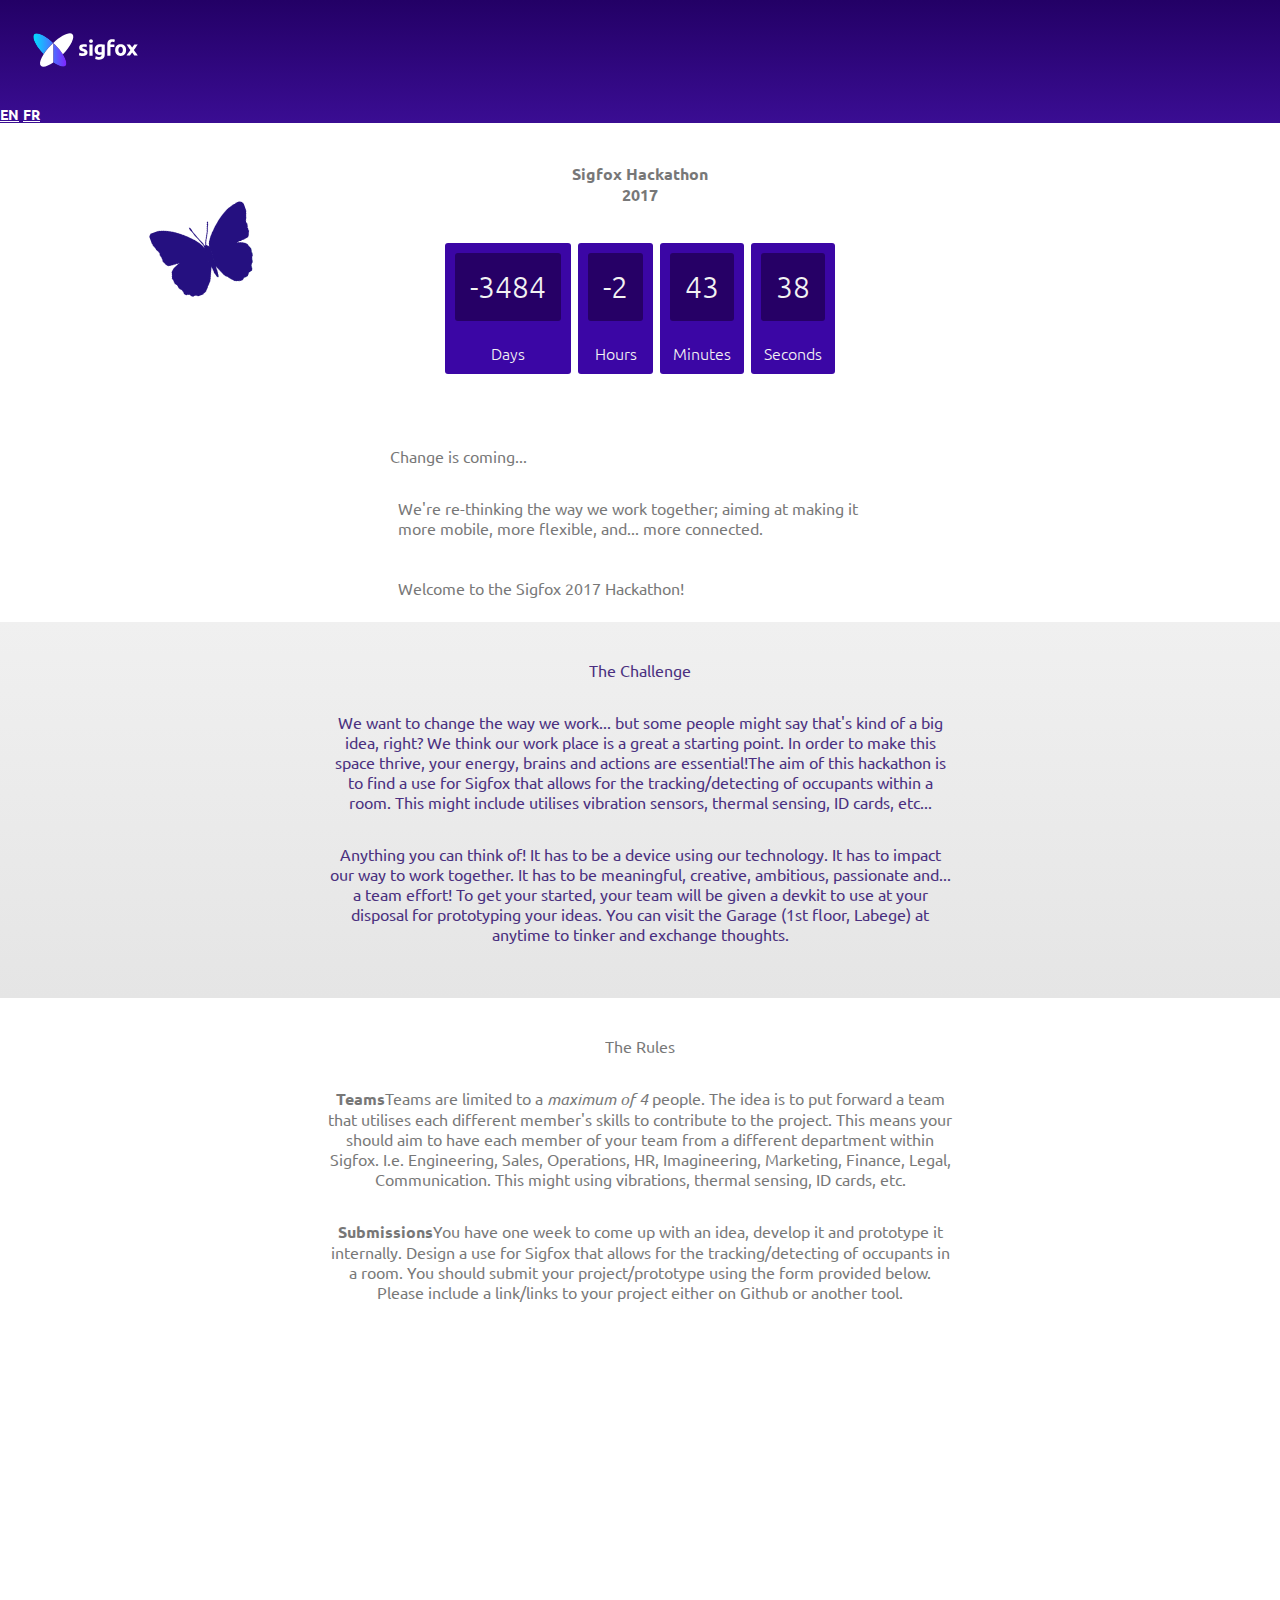
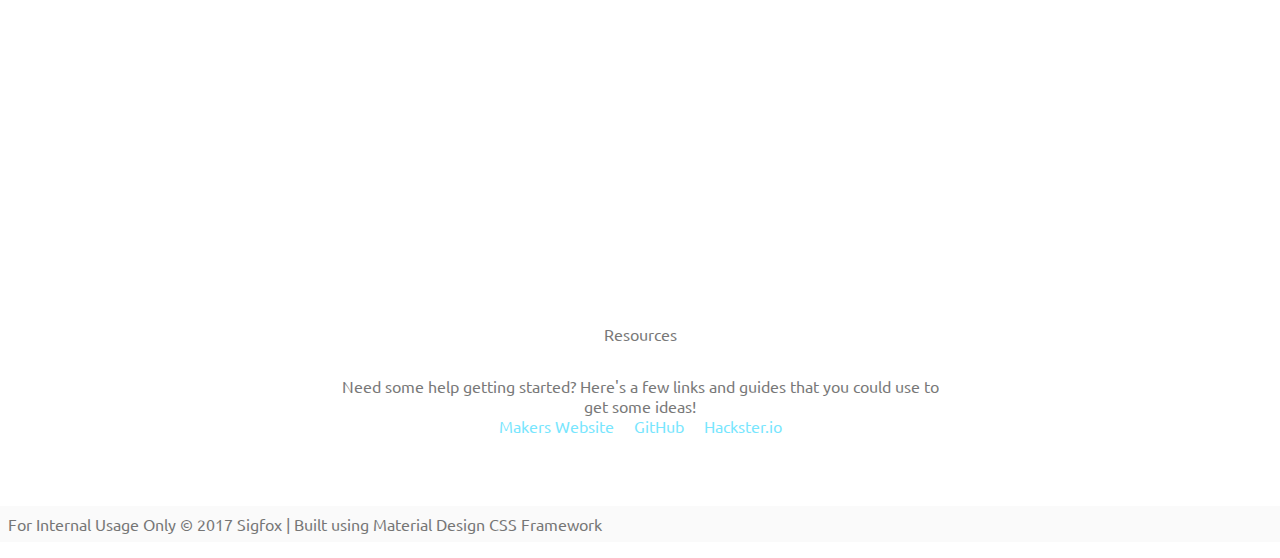
==== commit bec148f6: "Updated site to match new branding" ====
--- a/index.html
+++ b/index.html
@@ -21,13 +21,13 @@
 <head>
     <meta charset="utf-8">
     <meta http-equiv="X-UA-Compatible" content="IE=edge">
-    <meta name="description" content="SIGFOX's Internal Hackathon">
+    <meta name="description" content="Sigfox's Internal Hackathon">
     <meta name="viewport" content="width=device-width, initial-scale=1.0, minimum-scale=1.0">
     <link rel="shortcut icon" href="images/favicon.png" type="image/png">
-    <title>sigfox</title>
+    <title>Sigfox Hackathon</title>
 
     <!-- Page styles -->
-    <link rel="stylesheet" href="https://fonts.googleapis.com/css?family=Roboto:regular,bold,italic,thin,light,bolditalic,black,medium&amp;lang=en">
+    <link href="https://fonts.googleapis.com/css?family=Ubuntu" rel="stylesheet">
     <link rel="stylesheet" href="https://fonts.googleapis.com/icon?family=Material+Icons">
     <link rel="stylesheet" href="https://code.getmdl.io/1.2.0/material.min.css">
     <link rel="stylesheet" href="styles.css">
@@ -49,15 +49,15 @@
         <div class="sigfox-header mdl-layout__header mdl-layout__header--waterfall">
             <div class="mdl-layout__header-row">
                 <span class="sigfox-title mdl-layout-title">
-                        <img class="sigfox-logo-image" src="images/sigfox-logo-white.svg" href="http://makers.sigfox.com/">
-                    </span>
+                    <img class="sigfox-logo-image" src="images/Sigfox_Logo_RGB_R.svg" href="http://makers.sigfox.com/">
+                </span>
                 <!-- Add spacer, to align navigation to the right in desktop -->
                 <div class="sigfox-header-spacer mdl-layout-spacer"></div>
                 <!-- Navigation -->
 
                 <span class="sigfox-mobile-title mdl-layout-title">
-            <img class="sigfox-logo-image mobile-xs-hide" src="images/sigfox-logo-white.svg" href="http://makers.sigfox.com/">
-          </span>
+                    <img class="sigfox-logo-image mobile-xs-hide" src="images/Sigfox_BB_Logo_RGB_R.png" href="http://makers.sigfox.com/">
+                </span>
                 <a class="mdl-navigation__link mdl-typography--text-uppercase" onclick="changeLangEN();return false;" style="color: white;" href="" id="EN">EN</a>
                 <a class="mdl-navigation__link mdl-typography--text-uppercase" onclick="changeLangFR();return false;" style="color: white;" href="" id="FR">FR</a>
             </div>
@@ -68,8 +68,8 @@
                 <div class="mdl-cell mdl-cell--12-col">
                     <div class="sigfox-customized-section">
                         <div class="sigfox-customized-section-text">
-                            <div class="mdl-typography--font-regular mdl-typography--display-2-color-contrast sigfox-text-sub">SIGFOX Hackathon
-                                <br>2016</div>
+                            <div class="mdl-typography--font-regular mdl-typography--display-2-color-contrast sigfox-text-sub"><strong>Sigfox Hackathon<br>2017</strong>
+                                </div>
 
                         </div>
                         <div class="butterfly mobile-hide">
@@ -140,12 +140,11 @@
                                 Nous re-pensons notre manière de travailler ensemble; Nous voulons être plus mobile, plus flexible, et... plus connecté.
                             </p>
                             <p class="mdl-typography--font-light sigfox-text-sub" lang="en">
-                                Welcome to the SIGFOX 2016 Hackathon!
+                                Welcome to the Sigfox 2017 Hackathon!
                             </p>
                             <p class="mdl-typography--font-light sigfox-text-sub" lang="fr">
-                                Bienvenue à SIGFOX 2016 Hackathon !
-                            </p>
-                            <br />
+                                Bienvenue à Sigfox 2017 Hackathon !
+                            </p>
                         </div>
                 </div>
                 <div class="mdl-cell mdl-cell--12-col">
@@ -154,20 +153,12 @@
 
                         <div class="sigfox-screen-section mdl-typography--text-center" style="background: -webkit-linear-gradient(#F0F0F0 , #E5E5E5);">
                             <a name="Challenge"></a>
-                            <div class="mdl-typography--font-light mdl-typography--display-1-color-contrast" lang="en">The Challenge</div>
-                            <div class="mdl-typography--font-light mdl-typography--display-1-color-contrast" lang="fr">Le Défi</div>
-                            <p class="mdl-typography--font-light">
-                                We want to change the way we work... but some people might say that's kind of a big idea, right?
-                                <br> We think our work place is a great a starting point.
-                                <br> In order to make this space thrive, your energy, brains and actions are essential!
-                                <!-- <a href="" class="sigfox-link mdl-typography font-light">Link of Some Kind</a> -->
-                                <br> The aim of this hackathon is to
-                                <br> Design a use for SIGFOX that allows for the tracking/detecting of occupants within a room.
-                                <br> This might include utilises vibration sensors, thermal sensing, ID cards, etc... Anything you can think of!
-                                <br> It has to be a device using our technology. It has to impact our way to work together.
-                                <br> It has to be meaningful, creative, ambitious, passionate and... a team effort!
-                                <br> To get your started, your team will be given a devkit to use at your disposal for prototyping your ideas.
-                                <br> You can visit the Garage (1st floor, Labege) at anytime to tinker and exchange thoughts.
+                            <div class="mdl-typography--font-light mdl-typography--display-1-color-contrast sigfox-text-purple" lang="en">The Challenge</div>
+                            <div class="mdl-typography--font-light mdl-typography--display-1-color-contrast sigfox-text-purple" lang="fr">Le Défi</div>
+                            <p class="mdl-typography--font-light sigfox-text-purple text-block">
+                                We want to change the way we work... but some people might say that's kind of a big idea, right? We think our work place is a great a starting point. In order to make this space thrive, your energy, brains and actions are essential!The aim of this hackathon is to find a use for Sigfox that allows for the tracking/detecting of occupants within a room. This might include utilises vibration sensors, thermal sensing, ID cards, etc... </p>
+                                <p class="mdl-typography--font-light sigfox-text-purple text-block">
+                                Anything you can think of! It has to be a device using our technology. It has to impact our way to work together. It has to be meaningful, creative, ambitious, passionate and... a team effort! To get your started, your team will be given a devkit to use at your disposal for prototyping your ideas. You can visit the Garage (1st floor, Labege) at anytime to tinker and exchange thoughts.
                             </p>
                         </div>
                     </div>
@@ -176,25 +167,14 @@
                     <div class="sigfox-customized-section">
                         <div class="sigfox-screen-section mdl-typography--text-center" style="background:(#f3f3f3);">
                             <a name="Rules"></a>
-                            <div class="mdl-typography--font-light mdl-typography--display-1-color-contrast" lang="en">The Rules</div>
-                            <div class="mdl-typography--font-light mdl-typography--display-1-color-contrast" lang="fr">Les Règles</div>
-                            <p class="mdl-typography--font-light sigfox-text-sub">
-                                <br>
-                                <strong>Teams</strong>
-                                <br> Teams are limited to a <i>maximum of 4 people</i>.
-                                <br> The idea is to put forward a team that utilises each different member's skills to contribute to the project.
-                                <br> This means your should aim to have each member of your team from a different department within SIGFOX.
-                                <br> I.e. Engineering, Sales, Operations, HR, Imagineering, Marketing, Finance, Legal, Communication.
-                                <br> This might using vibrations, thermal sensing, ID cards, etc.
-                            </p>
-                            <p class="mdl-typography--font-light sigfox-text-sub">
-                                <strong>Submissions</strong>
-                                <br> You have one week to come up with an idea, develop it and prototype it internally.
-                                <br> Design a use for SIGFOX that allows for the tracking/detecting of occupants in a room.
-                                <br> You should submit your project/prototype using the form provided below.
-                                <br> Please include a link/links to your project either on Github or another tool.
-                            </p>
-
+                            <div class="mdl-typography--font-light mdl-typography--display-1-color-contrast sigfox-text-sub" lang="en">The Rules</div>
+                            <div class="mdl-typography--font-light mdl-typography--display-1-color-contrast sigfox-text-sub" lang="fr">Les Règles</div>
+                            <p class="mdl-typography--font-light sigfox-text-sub text-block">
+                                <strong>Teams</strong>Teams are limited to a <i>maximum of 4</i> people. The idea is to put forward a team that utilises each different member's skills to contribute to the project. This means your should aim to have each member of your team from a different department within Sigfox. I.e. Engineering, Sales, Operations, HR, Imagineering, Marketing, Finance, Legal, Communication. This might using vibrations, thermal sensing, ID cards, etc.
+                            </p>
+                            <p class="mdl-typography--font-light sigfox-text-sub text-block">
+                                <strong>Submissions</strong>You have one week to come up with an idea, develop it and prototype it internally. Design a use for Sigfox that allows for the tracking/detecting of occupants in a room. You should submit your project/prototype using the form provided below. Please include a link/links to your project either on Github or another tool.
+                            </p>
                         </div>
                     </div>
                 </div>
@@ -223,12 +203,13 @@
                 <div class="sigfox-customized-section">
                     <div class="sigfox-screen-section mdl-typography--text-center" style="background-color:-webkit-linear-gradient(#ffffff , #9e9e9e);">
                         <a name="Resources"></a>
-                        <div class="mdl-typography--font-light mdl-typography--display-1-color-contrast">Resources</div>
-                        <p class="mdl-typography--font-light">
-                            <br> Need some help getting started?
-                            <br> Here's a few links and guides that you could use to get some ideas!
-                            <br>
-                            <a href="" class="sigfox-link mdl-typography--font-light">Link of Some Kind</a>
+                        <div class="mdl-typography--font-light mdl-typography--display-1-color-contrast sigfox-text-sub">Resources</div>
+                        <p class="mdl-typography--font-light sigfox-text-sub text-block">
+                            Need some help getting started? Here's a few links and guides that you could use to get some ideas!
+                        </br>
+                            <a href="http://makers.sigfox.com" class="sigfox-link mdl-typography--font-light">Makers Website</a>
+                            <a href="https://github.com/sigfox" class="sigfox-link mdl-typography--font-light">GitHub</a>
+                            <a href="https://www.hackster.io/sigfox" class="sigfox-link mdl-typography--font-light">Hackster.io</a>
                         </p>
                     </div>
 
@@ -237,7 +218,7 @@
         <div class="mdl-cell mdl-cell--12-col">
                 <footer class="sigfox-footer mdl-mega-footer">
                     <div class="mdl-mega-footer--middle-section">
-                        <p class="mdl-typography--font-light">For Internal Usage Only © 2016 SIGFOX | Built using Material Design CSS Framework</p>
+                        <p class="mdl-typography--font-light sigfox-text-sub">For Internal Usage Only © 2017 Sigfox | Built using Material Design CSS Framework</p>
                     </div>
                 </footer>
             </div>
@@ -288,7 +269,7 @@
         var timeinterval = setInterval(updateClock, 1000);
     }
 
-    var deadline = 'September 20 2016 16:00:00 GMT+0100';
+    var deadline = 'January 9 2017 16:00:00 GMT+0100';
     initializeClock('clockdiv', deadline);
 
     function changeLangEN() {
--- a/styles.css
+++ b/styles.css
@@ -16,6 +16,7 @@
 
 body {
   margin: 0;
+  font-family: 'Ubuntu', sans-serif;
 }
 
 body.en :lang(fr) {
@@ -24,6 +25,7 @@
 body.fr :lang(en) {
   display: none;
 }
+
 
 /* Disable ugly boxes around images in IE10 */
 a img{
@@ -88,12 +90,12 @@
 }
 
 ::-moz-selection {
-  background-color: #6ab344;
+  background-color: #230066;
   color: #fff;
 }
 
 ::selection {
-  background-color: #6ab344;
+  background-color: #230066;
   color: #fff;
 }
 
@@ -120,23 +122,34 @@
   color: black !important;
 }
 
+.text-block{
+  margin-left: 25%;
+  margin-right: 25%;
+}
+
 .sigfox-mobile-title {
   display: none !important;
 }
 
 
 .sigfox-logo-image {
-  height: 35px;
-  width: 140px;
+  height: 100px;
 }
 
 .sigfox-text-sub{
+  font-family: 'Ubuntu', sans-serif;
   opacity: 0.53;
+}
+
+.sigfox-text-purple{
+  font-family: 'Ubuntu', sans-serif;
+  opacity: 0.80;
+  color: #230066;
 }
 
 .sigfox-header {
   overflow: visible;
-  background: -webkit-linear-gradient(#059882 , #078471);
+  background: -webkit-linear-gradient(#230066 , #3a0d93);
 }
 
   .sigfox-header .material-icons {
@@ -199,7 +212,7 @@
 }
 
     .sigfox-navigation .mdl-navigation__link:hover {
-      border-bottom: 4px solid #8bc34a;
+      border-bottom: 4px solid ##303F9F;
     }
 
   .sigfox-search-box {
@@ -233,12 +246,12 @@
   }
 
   .sigfox-drawer span.mdl-navigation__link.mdl-navigation__link {
-    color: #8bc34a;
+    color: ##303F9F;
   }
 
   .sigfox-drawer .mdl-layout-title {
     position: relative;
-    background: #6ab344;
+    background: #230066;
     height: 160px;
   }
 
@@ -261,7 +274,7 @@
 }
 
 .logo-font {
-  font-family: 'Roboto', 'Helvetica', 'Arial', sans-serif;
+  font-family: 'Ubuntu', sans-serif;
   line-height: 1;
   color: #767777;
   font-weight: 500;
@@ -289,10 +302,10 @@
 }
 
 #clockdiv{
-	font-family: sans-serif;
-	color: #fff;
+  font-family: 'Ubuntu', sans-serif;
 	display: inline-block;
   width: 100%;
+  color: #f3f3f3;
 	font-weight: 100;
 	text-align: center;
 	font-size: 30px;
@@ -301,14 +314,14 @@
 #clockdiv > div{
 	padding: 10px;
 	border-radius: 3px;
-	background: #059882;
+	background: #3b06a5;
 	display: inline-block;
 }
 
 #clockdiv div > span{
 	padding: 15px;
 	border-radius: 3px;
-	background: #00816A;
+	background: #260066;
 	display: inline-flex;
 }
 
@@ -377,11 +390,11 @@
 
 .sigfox-link {
   text-decoration: none;
-  color: #8bc34a !important;
+  color: #00D1FE !important;
 }
 
   .sigfox-link:hover {
-    color: #7cb342 !important;
+    color: #784BFD !important;
   }
 
   .sigfox-link .material-icons {
@@ -487,7 +500,7 @@
 }
 
   .sigfox-footer a:hover {
-    color: #8bc34a;
+    color: #784BFD;
   }
 
   .sigfox-footer .mdl-mega-footer--top-section::after {
